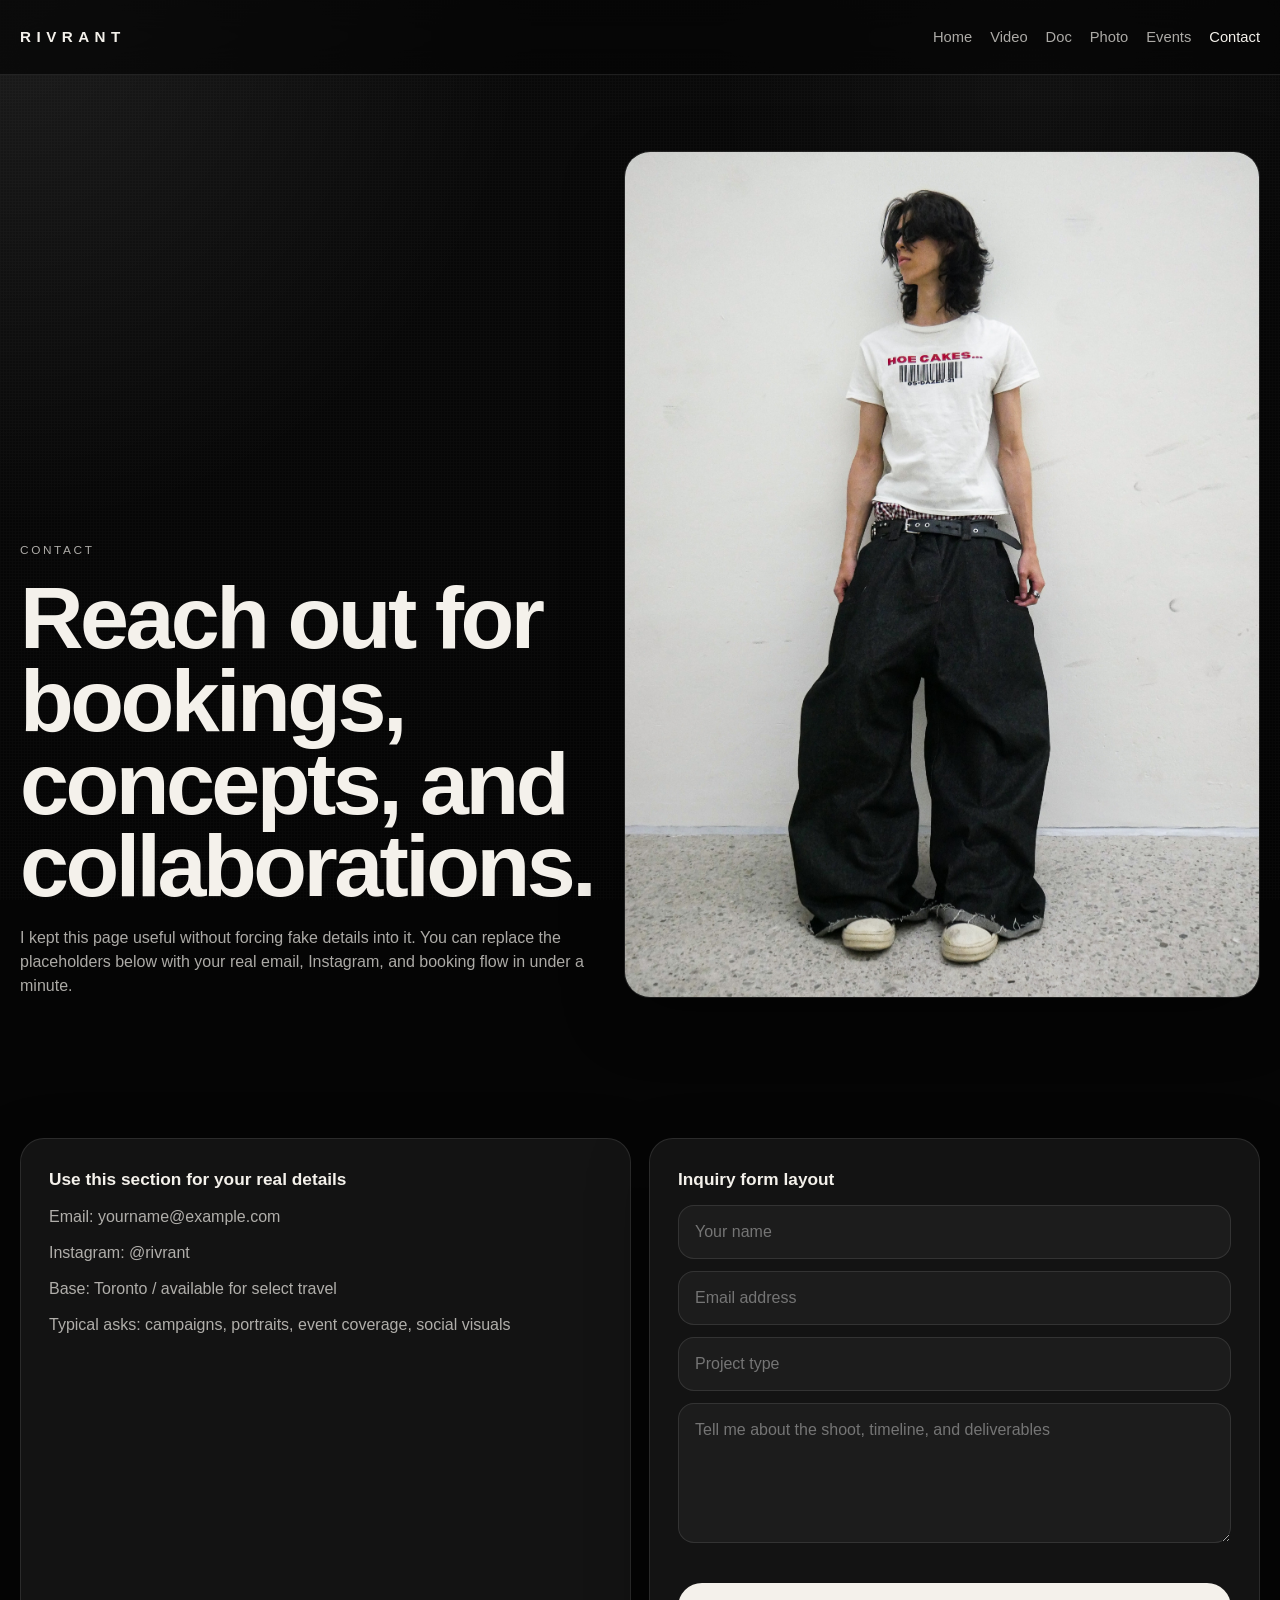
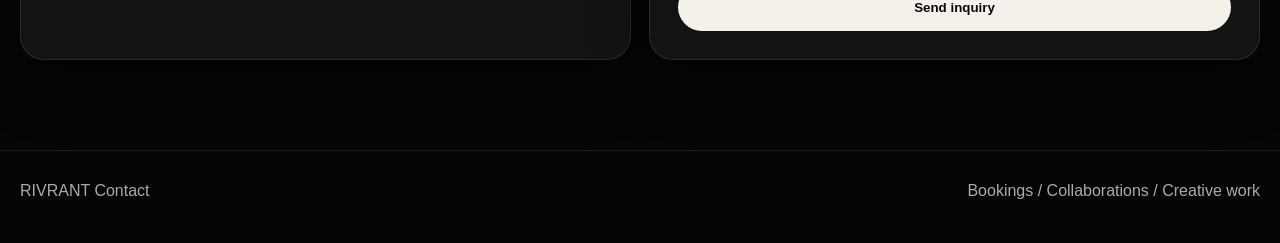
==== contactus.html @ d2b898d4 "Add files via upload" ====
<!DOCTYPE html>
<html lang="en">
<head>
  <meta charset="UTF-8">
  <meta name="viewport" content="width=device-width, initial-scale=1.0">
  <title>RIVRANT — Contact</title>
  <link rel="stylesheet" href="style.css">
</head>
<body>
  <div class="page-bg"></div>
  <div class="noise"></div>
  <nav class="nav">
    <div class="nav-inner">
      <a class="logo" href="home.html">RIVRANT</a>
      <div class="nav-links">
        <a href="home.html">Home</a>
        <a href="video.html">Video</a>
        <a href="doc.html">Doc</a>
        <a href="photo.html">Photo</a>
        <a href="events.html">Events</a>
        <a class="active" href="contactus.html">Contact</a>
      </div>
    </div>
  </nav>

  <main>
    <section class="page-hero">
      <div class="container page-hero-grid">
        <div class="page-hero-copy">
          <span class="eyebrow">Contact</span>
          <h1>Reach out for bookings, concepts, and collaborations.</h1>
          <p>I kept this page useful without forcing fake details into it. You can replace the placeholders below with your real email, Instagram, and booking flow in under a minute.</p>
        </div>
        <div class="page-hero-media">
          <img class="cover" src="fit1.JPG" alt="Contact page portrait">
        </div>
      </div>
    </section>

    <section class="section">
      <div class="container contact-grid">
        <article class="contact-card">
          <h3>Use this section for your real details</h3>
          <ul>
            <li>Email: yourname@example.com</li>
            <li>Instagram: @rivrant</li>
            <li>Base: Toronto / available for select travel</li>
            <li>Typical asks: campaigns, portraits, event coverage, social visuals</li>
          </ul>
        </article>
        <article class="contact-card">
          <h3>Inquiry form layout</h3>
          <form>
            <input type="text" placeholder="Your name">
            <input type="email" placeholder="Email address">
            <input type="text" placeholder="Project type">
            <textarea placeholder="Tell me about the shoot, timeline, and deliverables"></textarea>
            <button class="btn" type="button">Send inquiry</button>
          </form>
        </article>
      </div>
    </section>
  </main>

  <footer class="footer"><div class="footer-inner"><div>RIVRANT Contact</div><div>Bookings / Collaborations / Creative work</div></div></footer>
</body>
</html>
---- style.css ----
:root {
  --bg: #050505;
  --bg-soft: #0b0b0b;
  --panel: rgba(255,255,255,0.06);
  --panel-strong: rgba(255,255,255,0.1);
  --text: #f4f1eb;
  --muted: rgba(244,241,235,0.7);
  --line: rgba(255,255,255,0.1);
  --max: 1240px;
  --shadow: 0 20px 60px rgba(0,0,0,0.35);
}

* { box-sizing: border-box; margin: 0; padding: 0; }
html { scroll-behavior: smooth; }
body {
  font-family: Inter, -apple-system, BlinkMacSystemFont, "Segoe UI", sans-serif;
  background: var(--bg);
  color: var(--text);
  line-height: 1.5;
  overflow-x: hidden;
}
a { color: inherit; text-decoration: none; }
img { max-width: 100%; display: block; }

.page-bg {
  position: fixed;
  inset: 0;
  z-index: -2;
  background:
    radial-gradient(circle at top left, rgba(255,255,255,0.08), transparent 34%),
    radial-gradient(circle at 80% 10%, rgba(255,255,255,0.03), transparent 24%),
    linear-gradient(180deg, #090909 0%, #040404 100%);
}
.noise {
  position: fixed;
  inset: 0;
  z-index: -1;
  pointer-events: none;
  opacity: 0.025;
  background-image:
    linear-gradient(rgba(255,255,255,0.75) 1px, transparent 1px),
    linear-gradient(90deg, rgba(255,255,255,0.75) 1px, transparent 1px);
  background-size: 3px 3px;
}

.container { width: min(var(--max), calc(100% - 40px)); margin: 0 auto; }
.section { padding: 90px 0; }
.eyebrow {
  display: inline-block;
  margin-bottom: 18px;
  color: var(--muted);
  text-transform: uppercase;
  letter-spacing: 0.22em;
  font-size: 0.74rem;
}
.section-title {
  font-size: clamp(2rem, 4vw, 4rem);
  line-height: 0.95;
  letter-spacing: -0.04em;
  margin-bottom: 16px;
}
.section-copy {
  max-width: 640px;
  color: var(--muted);
  font-size: 1.02rem;
}

.nav {
  position: sticky;
  top: 0;
  z-index: 50;
  border-bottom: 1px solid var(--line);
  background: rgba(5,5,5,0.72);
  backdrop-filter: blur(16px);
}
.nav-inner {
  width: min(var(--max), calc(100% - 40px));
  margin: 0 auto;
  min-height: 74px;
  display: flex;
  align-items: center;
  justify-content: space-between;
  gap: 24px;
}
.logo {
  font-size: 0.95rem;
  letter-spacing: 0.36em;
  font-weight: 700;
}
.nav-links {
  display: flex;
  flex-wrap: wrap;
  justify-content: flex-end;
  gap: 18px;
}
.nav-links a {
  color: var(--muted);
  font-size: 0.92rem;
  transition: color 0.25s ease, opacity 0.25s ease;
}
.nav-links a:hover,
.nav-links a.active { color: var(--text); }

.intro {
  min-height: 100vh;
  display: grid;
  place-items: center;
  text-align: center;
}
.intro-container { width: min(760px, calc(100% - 40px)); }
.intro h1 {
  font-size: clamp(3.4rem, 12vw, 8rem);
  line-height: 0.9;
  letter-spacing: 0.24em;
  margin-bottom: 14px;
}
.intro p {
  max-width: 560px;
  margin: 0 auto;
  color: var(--muted);
  font-size: 1.02rem;
}
.btn,
.btn-secondary {
  display: inline-flex;
  align-items: center;
  justify-content: center;
  min-height: 48px;
  padding: 0 22px;
  border-radius: 999px;
  border: 1px solid transparent;
  transition: transform 0.25s ease, border-color 0.25s ease, background 0.25s ease;
}
.btn {
  margin-top: 28px;
  background: var(--text);
  color: #090909;
  font-weight: 600;
}
.btn:hover,
.btn-secondary:hover { transform: translateY(-2px); }
.btn-secondary {
  border-color: var(--line);
  color: var(--text);
  background: rgba(255,255,255,0.04);
}
.cta-row { display: flex; gap: 14px; flex-wrap: wrap; margin-top: 30px; }

.hero {
  min-height: calc(100vh - 74px);
  display: grid;
  align-items: end;
  padding: 64px 0 70px;
}
.hero-grid {
  display: grid;
  grid-template-columns: 1.15fr 0.85fr;
  gap: 28px;
  align-items: stretch;
}
.hero-copy {
  display: flex;
  flex-direction: column;
  justify-content: end;
}
.hero-copy h1 {
  font-size: clamp(3rem, 7vw, 6.8rem);
  line-height: 0.92;
  letter-spacing: -0.05em;
  max-width: 820px;
}
.hero-copy p {
  max-width: 620px;
  margin-top: 18px;
  color: var(--muted);
  font-size: 1.06rem;
}
.hero-card,
.feature-card,
.stat,
.gallery-item,
.contact-card,
.service-card,
.mosaic-card {
  border: 1px solid var(--line);
  background: var(--panel);
  border-radius: 24px;
  overflow: hidden;
  box-shadow: var(--shadow);
}
.hero-card {
  min-height: 540px;
  position: relative;
}
.cover {
  width: 100%;
  height: 100%;
  object-fit: cover;
}
.card-overlay {
  position: absolute;
  inset: auto 0 0 0;
  padding: 22px;
  background: linear-gradient(180deg, transparent, rgba(0,0,0,0.74));
}
.card-overlay h3 { font-size: 1.1rem; margin-bottom: 6px; }
.card-overlay p { color: rgba(255,255,255,0.76); font-size: 0.95rem; }

.stats-grid,
.services-grid,
.gallery-grid,
.contact-grid,
.mosaic-grid,
.feature-grid {
  display: grid;
  gap: 18px;
}
.stats-grid { grid-template-columns: repeat(3, 1fr); margin-top: 26px; }
.stat { padding: 22px; }
.stat strong { display: block; font-size: 2rem; margin-bottom: 6px; }
.stat span { color: var(--muted); font-size: 0.95rem; }

.services-grid {
  grid-template-columns: repeat(3, 1fr);
  margin-top: 32px;
}
.service-card { padding: 26px; }
.service-card h3 { margin-bottom: 10px; font-size: 1.08rem; }
.service-card p { color: var(--muted); }

.feature-grid { grid-template-columns: 1.2fr 0.8fr; }
.feature-card { min-height: 420px; position: relative; }
.feature-card.copy { padding: 34px; display: flex; flex-direction: column; justify-content: space-between; }
.feature-card.copy p,
.feature-card.copy li { color: var(--muted); }
.feature-card.copy ul { padding-left: 18px; display: grid; gap: 12px; }

.mosaic-grid { grid-template-columns: repeat(12, 1fr); margin-top: 28px; }
.mosaic-card { position: relative; min-height: 250px; }
.mosaic-card.tall { grid-column: span 4; min-height: 540px; }
.mosaic-card.wide { grid-column: span 8; min-height: 540px; }
.mosaic-card.half { grid-column: span 6; min-height: 380px; }
.mosaic-card .label {
  position: absolute;
  left: 18px;
  bottom: 18px;
  padding: 10px 14px;
  border-radius: 999px;
  background: rgba(0,0,0,0.5);
  border: 1px solid rgba(255,255,255,0.12);
  backdrop-filter: blur(10px);
  font-size: 0.9rem;
}

.gallery-grid {
  grid-template-columns: repeat(3, 1fr);
  margin-top: 30px;
}
.gallery-item { position: relative; aspect-ratio: 4 / 5; }
.gallery-caption {
  position: absolute;
  inset: auto 14px 14px 14px;
  padding: 12px 14px;
  border-radius: 16px;
  background: rgba(0,0,0,0.42);
  backdrop-filter: blur(8px);
  font-size: 0.92rem;
}

.page-hero { padding: 76px 0 20px; }
.page-hero-grid {
  display: grid;
  grid-template-columns: 0.95fr 1.05fr;
  gap: 28px;
  align-items: end;
}
.page-hero-copy h1 {
  font-size: clamp(2.8rem, 7vw, 5.5rem);
  line-height: 0.94;
  letter-spacing: -0.04em;
}
.page-hero-copy p {
  color: var(--muted);
  margin-top: 18px;
  max-width: 580px;
}
.page-hero-media {
  min-height: 520px;
  border-radius: 26px;
  overflow: hidden;
  border: 1px solid var(--line);
  box-shadow: var(--shadow);
}

.contact-grid {
  grid-template-columns: 1fr 1fr;
  margin-top: 30px;
}
.contact-card { padding: 28px; }
.contact-card h3 { margin-bottom: 12px; font-size: 1.08rem; }
.contact-card p,
.contact-card li { color: var(--muted); }
.contact-card ul { list-style: none; display: grid; gap: 12px; }
.contact-card form { display: grid; gap: 12px; }
.contact-card input,
.contact-card textarea {
  width: 100%;
  padding: 14px 16px;
  border-radius: 16px;
  border: 1px solid var(--line);
  background: rgba(255,255,255,0.04);
  color: var(--text);
  font: inherit;
}
.contact-card textarea { min-height: 140px; resize: vertical; }

.footer {
  border-top: 1px solid var(--line);
  padding: 28px 0 40px;
  color: var(--muted);
}
.footer-inner {
  width: min(var(--max), calc(100% - 40px));
  margin: 0 auto;
  display: flex;
  justify-content: space-between;
  gap: 20px;
  flex-wrap: wrap;
}

@media (max-width: 980px) {
  .hero-grid,
  .feature-grid,
  .page-hero-grid,
  .contact-grid,
  .services-grid,
  .gallery-grid,
  .stats-grid { grid-template-columns: 1fr; }
  .hero-card,
  .page-hero-media,
  .feature-card { min-height: 420px; }
  .mosaic-grid { grid-template-columns: 1fr 1fr; }
  .mosaic-card.tall,
  .mosaic-card.wide,
  .mosaic-card.half { grid-column: span 1; min-height: 320px; }
}

@media (max-width: 768px) {
  .container,
  .nav-inner,
  .footer-inner { width: min(var(--max), calc(100% - 24px)); }
  .nav-inner {
    align-items: flex-start;
    padding: 16px 0;
    min-height: auto;
  }
  .nav-links { gap: 12px 14px; }
  .hero { padding: 34px 0 56px; min-height: auto; }
  .section { padding: 66px 0; }
  .page-hero { padding-top: 44px; }
  .intro h1 { letter-spacing: 0.16em; }
  .gallery-item { aspect-ratio: 4 / 4.9; }
}
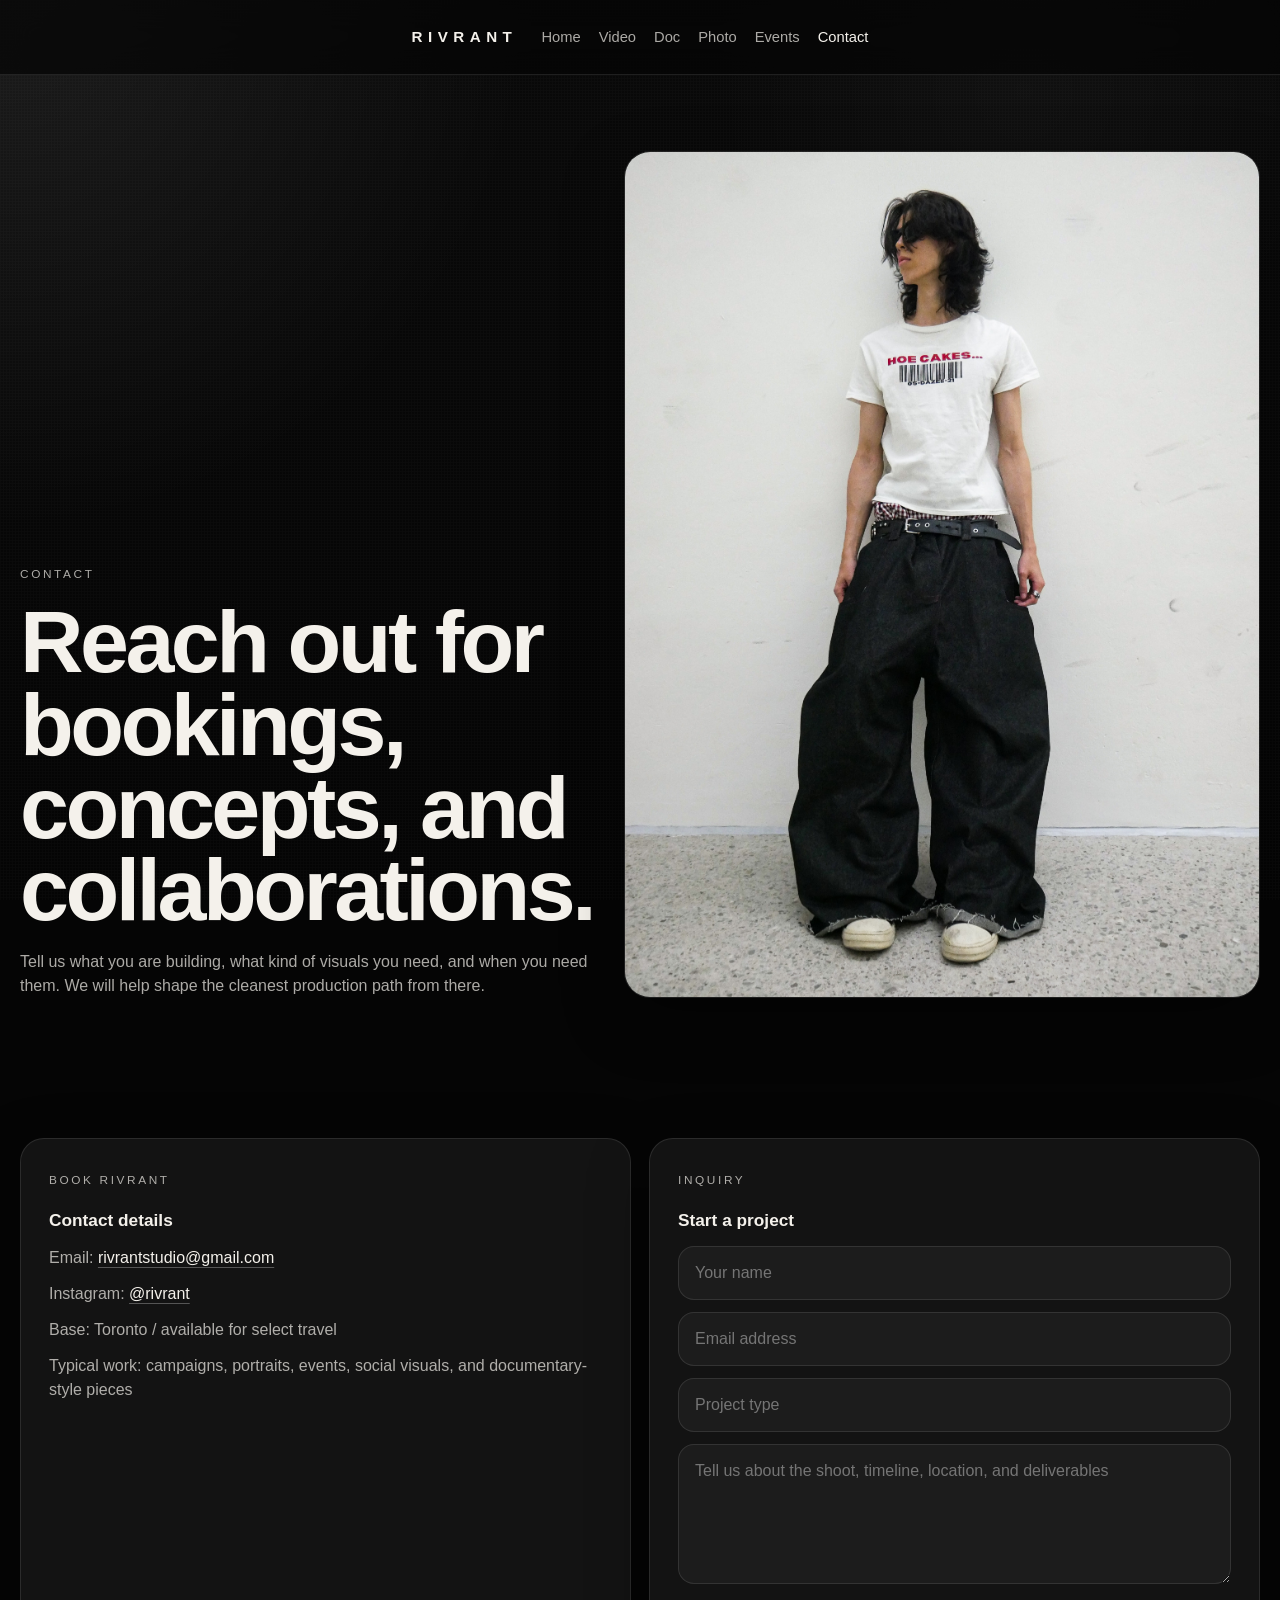
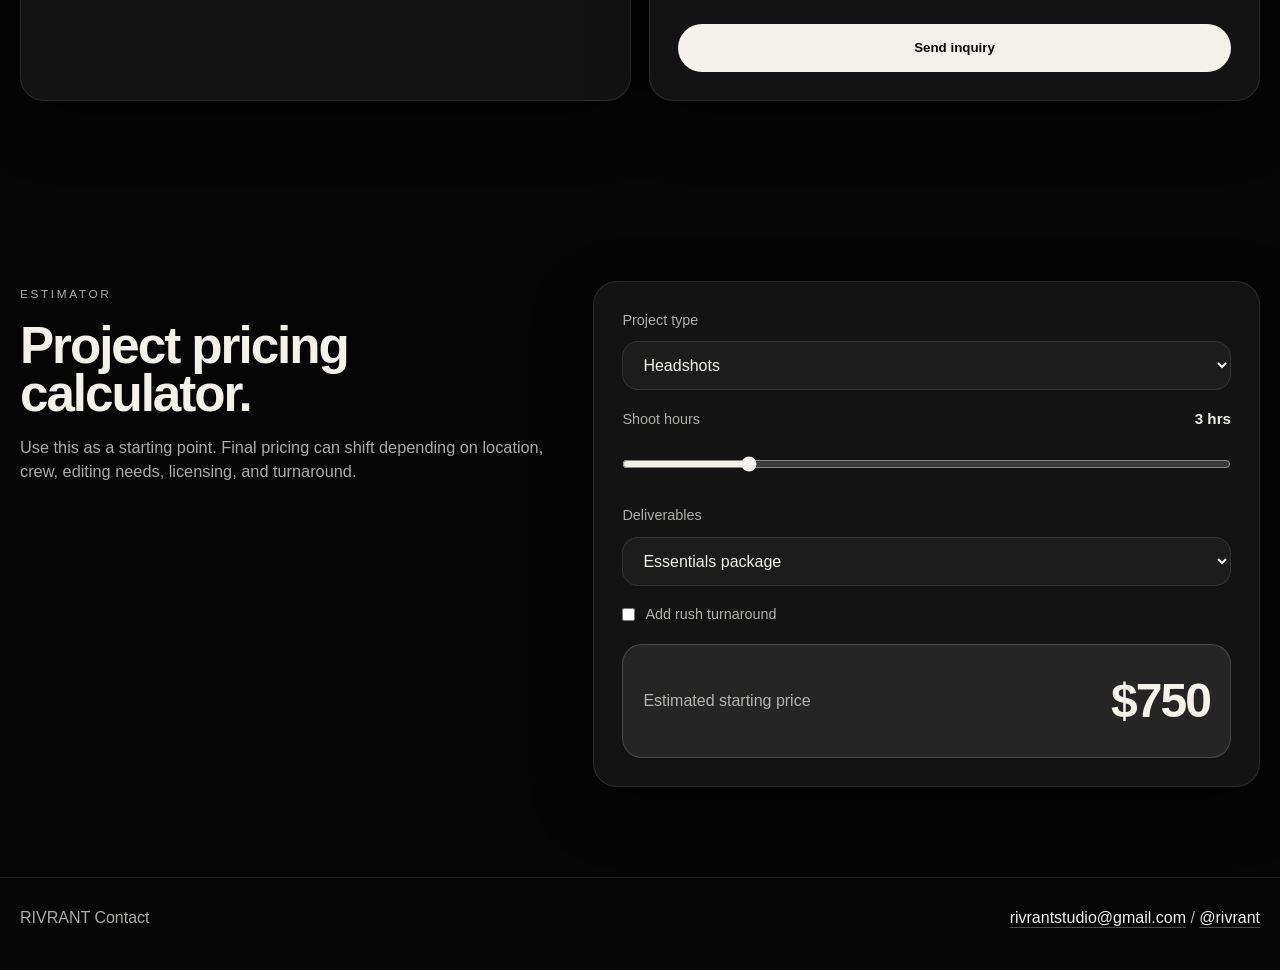
==== commit 3965e9a9: "Add files via upload" ====
--- a/contactus.html
+++ b/contactus.html
@@ -4,11 +4,13 @@
   <meta charset="UTF-8">
   <meta name="viewport" content="width=device-width, initial-scale=1.0">
   <title>RIVRANT — Contact</title>
+  <meta name="description" content="Contact RIVRANT for photo, video, event, documentary, and headshot bookings.">
   <link rel="stylesheet" href="style.css">
 </head>
 <body>
   <div class="page-bg"></div>
   <div class="noise"></div>
+
   <nav class="nav">
     <div class="nav-inner">
       <a class="logo" href="home.html">RIVRANT</a>
@@ -29,39 +31,144 @@
         <div class="page-hero-copy">
           <span class="eyebrow">Contact</span>
           <h1>Reach out for bookings, concepts, and collaborations.</h1>
-          <p>I kept this page useful without forcing fake details into it. You can replace the placeholders below with your real email, Instagram, and booking flow in under a minute.</p>
+          <p>Tell us what you are building, what kind of visuals you need, and when you need them. We will help shape the cleanest production path from there.</p>
         </div>
         <div class="page-hero-media">
-          <img class="cover" src="fit1.JPG" alt="Contact page portrait">
+          <img class="cover" src="fit1.JPG" alt="RIVRANT contact portrait">
         </div>
       </div>
     </section>
 
-    <section class="section">
+    <section class="section contact-section">
       <div class="container contact-grid">
-        <article class="contact-card">
-          <h3>Use this section for your real details</h3>
+        <article class="contact-card contact-details-card">
+          <span class="eyebrow">Book RIVRANT</span>
+          <h3>Contact details</h3>
           <ul>
-            <li>Email: yourname@example.com</li>
-            <li>Instagram: @rivrant</li>
+            <li>Email: <a href="mailto:rivrantstudio@gmail.com">rivrantstudio@gmail.com</a></li>
+            <li>Instagram: <a href="https://www.instagram.com/rivrant/" target="_blank" rel="noopener">@rivrant</a></li>
             <li>Base: Toronto / available for select travel</li>
-            <li>Typical asks: campaigns, portraits, event coverage, social visuals</li>
+            <li>Typical work: campaigns, portraits, events, social visuals, and documentary-style pieces</li>
           </ul>
         </article>
+
         <article class="contact-card">
-          <h3>Inquiry form layout</h3>
-          <form>
-            <input type="text" placeholder="Your name">
-            <input type="email" placeholder="Email address">
-            <input type="text" placeholder="Project type">
-            <textarea placeholder="Tell me about the shoot, timeline, and deliverables"></textarea>
-            <button class="btn" type="button">Send inquiry</button>
+          <span class="eyebrow">Inquiry</span>
+          <h3>Start a project</h3>
+          <form id="inquiryForm">
+            <input id="clientName" type="text" placeholder="Your name">
+            <input id="clientEmail" type="email" placeholder="Email address">
+            <input id="projectType" type="text" placeholder="Project type">
+            <textarea id="projectMessage" placeholder="Tell us about the shoot, timeline, location, and deliverables"></textarea>
+            <button class="btn" type="submit">Send inquiry</button>
           </form>
+        </article>
+      </div>
+    </section>
+
+    <section class="section pricing-section">
+      <div class="container pricing-calculator">
+        <div class="pricing-copy">
+          <span class="eyebrow">Estimator</span>
+          <h2 class="section-title">Project pricing calculator.</h2>
+          <p class="section-copy">Use this as a starting point. Final pricing can shift depending on location, crew, editing needs, licensing, and turnaround.</p>
+        </div>
+
+        <article class="contact-card calculator-card">
+          <div class="calculator-row">
+            <label for="calcType">Project type</label>
+            <select id="calcType">
+              <option value="250">Headshots</option>
+              <option value="400">Photo / editorial</option>
+              <option value="550">Event coverage</option>
+              <option value="750">Video / campaign</option>
+              <option value="650">Documentary-style piece</option>
+            </select>
+          </div>
+
+          <div class="calculator-row">
+            <div class="range-label">
+              <label for="calcHours">Shoot hours</label>
+              <strong><span id="hoursValue">3</span> hrs</strong>
+            </div>
+            <input id="calcHours" type="range" min="1" max="12" value="3">
+          </div>
+
+          <div class="calculator-row">
+            <label for="calcDeliverables">Deliverables</label>
+            <select id="calcDeliverables">
+              <option value="0">Essentials package</option>
+              <option value="150">Extra edited selects</option>
+              <option value="300">Social rollout package</option>
+              <option value="500">Full campaign package</option>
+            </select>
+          </div>
+
+          <label class="rush-option">
+            <input id="calcRush" type="checkbox" value="150">
+            Add rush turnaround
+          </label>
+
+          <div class="estimate-box">
+            <span>Estimated starting price</span>
+            <strong id="estimateTotal">$1,200</strong>
+          </div>
         </article>
       </div>
     </section>
   </main>
 
-  <footer class="footer"><div class="footer-inner"><div>RIVRANT Contact</div><div>Bookings / Collaborations / Creative work</div></div></footer>
+  <footer class="footer">
+    <div class="footer-inner">
+      <div>RIVRANT Contact</div>
+      <div><a href="mailto:rivrantstudio@gmail.com">rivrantstudio@gmail.com</a> / <a href="https://www.instagram.com/rivrant/" target="_blank" rel="noopener">@rivrant</a></div>
+    </div>
+  </footer>
+
+  <script>
+    const calcType = document.getElementById("calcType");
+    const calcHours = document.getElementById("calcHours");
+    const calcDeliverables = document.getElementById("calcDeliverables");
+    const calcRush = document.getElementById("calcRush");
+    const estimateTotal = document.getElementById("estimateTotal");
+    const hoursValue = document.getElementById("hoursValue");
+
+    function formatMoney(value) {
+      return "$" + value.toLocaleString("en-CA");
+    }
+
+    function updateEstimate() {
+      const baseRate = Number(calcType.value);
+      const hours = Number(calcHours.value);
+      const deliverables = Number(calcDeliverables.value);
+      const rush = calcRush.checked ? Number(calcRush.value) : 0;
+      const total = baseRate * hours + deliverables + rush;
+
+      hoursValue.textContent = hours;
+      estimateTotal.textContent = formatMoney(total);
+    }
+
+    [calcType, calcHours, calcDeliverables, calcRush].forEach((input) => {
+      input.addEventListener("input", updateEstimate);
+      input.addEventListener("change", updateEstimate);
+    });
+
+    updateEstimate();
+
+    const inquiryForm = document.getElementById("inquiryForm");
+    inquiryForm.addEventListener("submit", (event) => {
+      event.preventDefault();
+
+      const subject = encodeURIComponent("RIVRANT project inquiry");
+      const body = encodeURIComponent(
+        `Name: ${document.getElementById("clientName").value}\n` +
+        `Email: ${document.getElementById("clientEmail").value}\n` +
+        `Project type: ${document.getElementById("projectType").value}\n\n` +
+        `${document.getElementById("projectMessage").value}`
+      );
+
+      window.location.href = `mailto:rivrantstudio@gmail.com?subject=${subject}&body=${body}`;
+    });
+  </script>
 </body>
 </html>
--- a/style.css
+++ b/style.css
@@ -10,8 +10,16 @@
   --shadow: 0 20px 60px rgba(0,0,0,0.35);
 }
 
-* { box-sizing: border-box; margin: 0; padding: 0; }
-html { scroll-behavior: smooth; }
+* {
+  box-sizing: border-box;
+  margin: 0;
+  padding: 0;
+}
+
+html {
+  scroll-behavior: smooth;
+}
+
 body {
   font-family: Inter, -apple-system, BlinkMacSystemFont, "Segoe UI", sans-serif;
   background: var(--bg);
@@ -19,8 +27,17 @@
   line-height: 1.5;
   overflow-x: hidden;
 }
-a { color: inherit; text-decoration: none; }
-img { max-width: 100%; display: block; }
+
+a {
+  color: inherit;
+  text-decoration: none;
+}
+
+img,
+video {
+  max-width: 100%;
+  display: block;
+}
 
 .page-bg {
   position: fixed;
@@ -31,6 +48,7 @@
     radial-gradient(circle at 80% 10%, rgba(255,255,255,0.03), transparent 24%),
     linear-gradient(180deg, #090909 0%, #040404 100%);
 }
+
 .noise {
   position: fixed;
   inset: 0;
@@ -43,8 +61,15 @@
   background-size: 3px 3px;
 }
 
-.container { width: min(var(--max), calc(100% - 40px)); margin: 0 auto; }
-.section { padding: 90px 0; }
+.container {
+  width: min(var(--max), calc(100% - 40px));
+  margin: 0 auto;
+}
+
+.section {
+  padding: 90px 0;
+}
+
 .eyebrow {
   display: inline-block;
   margin-bottom: 18px;
@@ -53,12 +78,14 @@
   letter-spacing: 0.22em;
   font-size: 0.74rem;
 }
+
 .section-title {
   font-size: clamp(2rem, 4vw, 4rem);
   line-height: 0.95;
   letter-spacing: -0.04em;
   margin-bottom: 16px;
 }
+
 .section-copy {
   max-width: 640px;
   color: var(--muted);
@@ -73,33 +100,41 @@
   background: rgba(5,5,5,0.72);
   backdrop-filter: blur(16px);
 }
+
 .nav-inner {
   width: min(var(--max), calc(100% - 40px));
   margin: 0 auto;
   min-height: 74px;
   display: flex;
   align-items: center;
-  justify-content: space-between;
+  justify-content: center;
   gap: 24px;
 }
+
 .logo {
   font-size: 0.95rem;
   letter-spacing: 0.36em;
   font-weight: 700;
-}
+  flex-shrink: 0;
+}
+
 .nav-links {
   display: flex;
   flex-wrap: wrap;
   justify-content: flex-end;
   gap: 18px;
 }
+
 .nav-links a {
   color: var(--muted);
   font-size: 0.92rem;
-  transition: color 0.25s ease, opacity 0.25s ease;
-}
+  transition: color 0.25s ease, opacity 0.25s ease, border-color 0.25s ease, background 0.25s ease;
+}
+
 .nav-links a:hover,
-.nav-links a.active { color: var(--text); }
+.nav-links a.active {
+  color: var(--text);
+}
 
 .intro {
   min-height: 100vh;
@@ -107,19 +142,28 @@
   place-items: center;
   text-align: center;
 }
-.intro-container { width: min(760px, calc(100% - 40px)); }
+
+.intro-container {
+  min-height: 100vh;
+  display: flex;
+  justify-content: center;
+  align-items: center;
+}}
+
 .intro h1 {
   font-size: clamp(3.4rem, 12vw, 8rem);
   line-height: 0.9;
   letter-spacing: 0.24em;
   margin-bottom: 14px;
 }
+
 .intro p {
   max-width: 560px;
   margin: 0 auto;
   color: var(--muted);
   font-size: 1.02rem;
 }
+
 .btn,
 .btn-secondary {
   display: inline-flex;
@@ -131,20 +175,36 @@
   border: 1px solid transparent;
   transition: transform 0.25s ease, border-color 0.25s ease, background 0.25s ease;
 }
+
 .btn {
   margin-top: 28px;
   background: var(--text);
   color: #090909;
   font-weight: 600;
 }
+
 .btn:hover,
-.btn-secondary:hover { transform: translateY(-2px); }
+.btn-secondary:hover {
+  transform: translateY(-2px);
+}
+
 .btn-secondary {
   border-color: var(--line);
   color: var(--text);
   background: rgba(255,255,255,0.04);
 }
-.cta-row { display: flex; gap: 14px; flex-wrap: wrap; margin-top: 30px; }
+
+.cta-row {
+  display: flex;
+  gap: 14px;
+  flex-wrap: wrap;
+  margin-top: 30px;
+}
+
+.cta-row .btn,
+.cta-row .btn-secondary {
+  margin-top: 0;
+}
 
 .hero {
   min-height: calc(100vh - 74px);
@@ -152,59 +212,171 @@
   align-items: end;
   padding: 64px 0 70px;
 }
+
 .hero-grid {
   display: grid;
   grid-template-columns: 1.15fr 0.85fr;
   gap: 28px;
   align-items: stretch;
 }
+
 .hero-copy {
   display: flex;
   flex-direction: column;
   justify-content: end;
 }
+
 .hero-copy h1 {
   font-size: clamp(3rem, 7vw, 6.8rem);
   line-height: 0.92;
   letter-spacing: -0.05em;
   max-width: 820px;
 }
+
 .hero-copy p {
   max-width: 620px;
   margin-top: 18px;
   color: var(--muted);
   font-size: 1.06rem;
 }
+
+.hero-editorial-split {
+  position: relative;
+  min-height: calc(100vh - 74px);
+  display: flex;
+  align-items: center;
+  overflow: hidden;
+  padding: 0;
+}
+
+.hero-backdrop {
+  position: absolute;
+  inset: 0;
+  z-index: 0;
+}
+
+.hero-bg-image {
+  width: 100%;
+  height: 100%;
+  object-fit: cover;
+  object-position: center center;
+  filter: blur(6px) saturate(0.9) brightness(0.55);
+  transform: scale(1.06);
+}
+
+.hero-editorial-wash {
+  position: absolute;
+  inset: 0;
+  z-index: 1;
+  background:
+    linear-gradient(90deg, rgba(0,0,0,0.72) 0%, rgba(0,0,0,0.42) 42%, rgba(0,0,0,0.52) 100%),
+    linear-gradient(180deg, rgba(0,0,0,0.18) 0%, rgba(0,0,0,0.28) 40%, rgba(0,0,0,0.74) 100%);
+}
+
+.hero-editorial-shell {
+  position: relative;
+  z-index: 2;
+  display: grid;
+  grid-template-columns: minmax(0, 1fr) 420px;
+  gap: 34px;
+  align-items: center;
+  width: 100%;
+  padding: 72px 0;
+}
+
+.editorial-copy {
+  max-width: 700px;
+}
+
+.editorial-copy h1 {
+  max-width: 760px;
+  font-size: clamp(3.2rem, 7vw, 6.6rem);
+  line-height: 0.9;
+  letter-spacing: -0.05em;
+  text-wrap: balance;
+}
+
+.editorial-copy p {
+  max-width: 560px;
+  margin-top: 18px;
+  font-size: 1.04rem;
+  color: rgba(244,241,235,0.82);
+}
+
+.hero-editorial-panel {
+  position: relative;
+  height: min(72vh, 760px);
+  min-height: 520px;
+  border-radius: 28px;
+  overflow: hidden;
+  border: 1px solid rgba(255,255,255,0.14);
+  box-shadow: 0 30px 80px rgba(0,0,0,0.45);
+  background: rgba(255,255,255,0.04);
+}
+
+.hero-panel-image {
+  width: 100%;
+  height: 100%;
+  object-fit: cover;
+  object-position: center top;
+}
+
+.hero-panel-badge {
+  position: absolute;
+  left: 18px;
+  bottom: 18px;
+  padding: 10px 14px;
+  border-radius: 999px;
+  background: rgba(0,0,0,0.52);
+  border: 1px solid rgba(255,255,255,0.12);
+  backdrop-filter: blur(10px);
+  font-size: 0.8rem;
+  letter-spacing: 0.14em;
+  text-transform: uppercase;
+}
+
 .hero-card,
 .feature-card,
 .stat,
 .gallery-item,
 .contact-card,
 .service-card,
-.mosaic-card {
+.mosaic-card,
+.video-card {
   border: 1px solid var(--line);
   background: var(--panel);
   border-radius: 24px;
   overflow: hidden;
   box-shadow: var(--shadow);
 }
+
 .hero-card {
   min-height: 540px;
   position: relative;
 }
+
 .cover {
   width: 100%;
   height: 100%;
   object-fit: cover;
 }
+
 .card-overlay {
   position: absolute;
   inset: auto 0 0 0;
   padding: 22px;
   background: linear-gradient(180deg, transparent, rgba(0,0,0,0.74));
 }
-.card-overlay h3 { font-size: 1.1rem; margin-bottom: 6px; }
-.card-overlay p { color: rgba(255,255,255,0.76); font-size: 0.95rem; }
+
+.card-overlay h3 {
+  font-size: 1.1rem;
+  margin-bottom: 6px;
+}
+
+.card-overlay p {
+  color: rgba(255,255,255,0.76);
+  font-size: 0.95rem;
+}
 
 .stats-grid,
 .services-grid,
@@ -215,31 +387,97 @@
   display: grid;
   gap: 18px;
 }
-.stats-grid { grid-template-columns: repeat(3, 1fr); margin-top: 26px; }
-.stat { padding: 22px; }
-.stat strong { display: block; font-size: 2rem; margin-bottom: 6px; }
-.stat span { color: var(--muted); font-size: 0.95rem; }
+
+.stats-grid {
+  grid-template-columns: repeat(3, 1fr);
+  margin-top: 26px;
+}
+
+.stat {
+  padding: 22px;
+}
+
+.stat strong {
+  display: block;
+  font-size: 2rem;
+  margin-bottom: 6px;
+}
+
+.stat span {
+  color: var(--muted);
+  font-size: 0.95rem;
+}
 
 .services-grid {
   grid-template-columns: repeat(3, 1fr);
   margin-top: 32px;
 }
-.service-card { padding: 26px; }
-.service-card h3 { margin-bottom: 10px; font-size: 1.08rem; }
-.service-card p { color: var(--muted); }
-
-.feature-grid { grid-template-columns: 1.2fr 0.8fr; }
-.feature-card { min-height: 420px; position: relative; }
-.feature-card.copy { padding: 34px; display: flex; flex-direction: column; justify-content: space-between; }
+
+.service-card {
+  padding: 26px;
+}
+
+.service-card h3 {
+  margin-bottom: 10px;
+  font-size: 1.08rem;
+}
+
+.service-card p {
+  color: var(--muted);
+}
+
+.feature-grid {
+  grid-template-columns: 1.2fr 0.8fr;
+}
+
+.feature-card {
+  min-height: 420px;
+  position: relative;
+}
+
+.feature-card.copy {
+  padding: 34px;
+  display: flex;
+  flex-direction: column;
+  justify-content: space-between;
+}
+
 .feature-card.copy p,
-.feature-card.copy li { color: var(--muted); }
-.feature-card.copy ul { padding-left: 18px; display: grid; gap: 12px; }
-
-.mosaic-grid { grid-template-columns: repeat(12, 1fr); margin-top: 28px; }
-.mosaic-card { position: relative; min-height: 250px; }
-.mosaic-card.tall { grid-column: span 4; min-height: 540px; }
-.mosaic-card.wide { grid-column: span 8; min-height: 540px; }
-.mosaic-card.half { grid-column: span 6; min-height: 380px; }
+.feature-card.copy li {
+  color: var(--muted);
+}
+
+.feature-card.copy ul {
+  padding-left: 18px;
+  display: grid;
+  gap: 12px;
+}
+
+.mosaic-grid {
+  grid-template-columns: repeat(12, 1fr);
+  margin-top: 28px;
+}
+
+.mosaic-card {
+  position: relative;
+  min-height: 250px;
+}
+
+.mosaic-card.tall {
+  grid-column: span 4;
+  min-height: 540px;
+}
+
+.mosaic-card.wide {
+  grid-column: span 8;
+  min-height: 540px;
+}
+
+.mosaic-card.half {
+  grid-column: span 6;
+  min-height: 380px;
+}
+
 .mosaic-card .label {
   position: absolute;
   left: 18px;
@@ -256,7 +494,12 @@
   grid-template-columns: repeat(3, 1fr);
   margin-top: 30px;
 }
-.gallery-item { position: relative; aspect-ratio: 4 / 5; }
+
+.gallery-item {
+  position: relative;
+  aspect-ratio: 4 / 5;
+}
+
 .gallery-caption {
   position: absolute;
   inset: auto 14px 14px 14px;
@@ -267,23 +510,29 @@
   font-size: 0.92rem;
 }
 
-.page-hero { padding: 76px 0 20px; }
+.page-hero {
+  padding: 76px 0 20px;
+}
+
 .page-hero-grid {
   display: grid;
   grid-template-columns: 0.95fr 1.05fr;
   gap: 28px;
   align-items: end;
 }
+
 .page-hero-copy h1 {
   font-size: clamp(2.8rem, 7vw, 5.5rem);
   line-height: 0.94;
   letter-spacing: -0.04em;
 }
+
 .page-hero-copy p {
   color: var(--muted);
   margin-top: 18px;
   max-width: 580px;
 }
+
 .page-hero-media {
   min-height: 520px;
   border-radius: 26px;
@@ -296,12 +545,32 @@
   grid-template-columns: 1fr 1fr;
   margin-top: 30px;
 }
-.contact-card { padding: 28px; }
-.contact-card h3 { margin-bottom: 12px; font-size: 1.08rem; }
+
+.contact-card {
+  padding: 28px;
+}
+
+.contact-card h3 {
+  margin-bottom: 12px;
+  font-size: 1.08rem;
+}
+
 .contact-card p,
-.contact-card li { color: var(--muted); }
-.contact-card ul { list-style: none; display: grid; gap: 12px; }
-.contact-card form { display: grid; gap: 12px; }
+.contact-card li {
+  color: var(--muted);
+}
+
+.contact-card ul {
+  list-style: none;
+  display: grid;
+  gap: 12px;
+}
+
+.contact-card form {
+  display: grid;
+  gap: 12px;
+}
+
 .contact-card input,
 .contact-card textarea {
   width: 100%;
@@ -312,13 +581,18 @@
   color: var(--text);
   font: inherit;
 }
-.contact-card textarea { min-height: 140px; resize: vertical; }
+
+.contact-card textarea {
+  min-height: 140px;
+  resize: vertical;
+}
 
 .footer {
   border-top: 1px solid var(--line);
   padding: 28px 0 40px;
   color: var(--muted);
 }
+
 .footer-inner {
   width: min(var(--max), calc(100% - 40px));
   margin: 0 auto;
@@ -328,6 +602,97 @@
   flex-wrap: wrap;
 }
 
+video.cover {
+  background: #000;
+}
+
+.video-grid {
+  display: grid;
+  gap: 18px;
+  margin-top: 28px;
+}
+
+.featured-videos {
+  grid-template-columns: repeat(2, minmax(0, 1fr));
+}
+
+.secondary-videos {
+  grid-template-columns: repeat(2, minmax(0, 1fr));
+}
+
+.video-frame {
+  position: relative;
+  background: #000;
+}
+
+.square-frame {
+  aspect-ratio: 1 / 1;
+}
+
+.video-frame video {
+  width: 100%;
+  height: 100%;
+  display: block;
+}
+
+.video-meta {
+  padding: 20px 20px 22px;
+}
+
+.video-meta h3 {
+  font-size: 1.08rem;
+  margin-bottom: 8px;
+}
+
+.video-meta p {
+  color: var(--muted);
+}
+
+.video-meta.compact p {
+  font-size: 0.95rem;
+}
+
+.video-tag {
+  display: inline-flex;
+  align-items: center;
+  margin-bottom: 10px;
+  padding: 8px 12px;
+  border-radius: 999px;
+  border: 1px solid var(--line);
+  background: rgba(255,255,255,0.05);
+  color: var(--text);
+  font-size: 0.76rem;
+  letter-spacing: 0.14em;
+  text-transform: uppercase;
+}
+
+@media (hover: hover) and (pointer: fine) {
+  .gallery-item,
+  .feature-card,
+  .video-card,
+  .service-card,
+  .mosaic-card,
+  .hero-card,
+  .hero-editorial-panel,
+  .contact-card,
+  .stat {
+    transition: transform 0.28s ease, border-color 0.28s ease, background 0.28s ease;
+  }
+
+  .gallery-item:hover,
+  .feature-card:hover,
+  .video-card:hover,
+  .service-card:hover,
+  .mosaic-card:hover,
+  .hero-card:hover,
+  .hero-editorial-panel:hover,
+  .contact-card:hover,
+  .stat:hover {
+    transform: translateY(-4px);
+    border-color: rgba(255,255,255,0.18);
+  }
+}
+
 @media (max-width: 980px) {
   .hero-grid,
   .feature-grid,
@@ -335,29 +700,609 @@
   .contact-grid,
   .services-grid,
   .gallery-grid,
-  .stats-grid { grid-template-columns: 1fr; }
+  .stats-grid,
+  .featured-videos,
+  .secondary-videos {
+    grid-template-columns: 1fr;
+  }
+
+  .hero {
+    min-height: auto;
+    padding: 44px 0 60px;
+  }
+
+  .hero-editorial-split {
+    min-height: auto;
+    align-items: end;
+  }
+
+  .hero-editorial-shell {
+    grid-template-columns: 1fr;
+    gap: 22px;
+    padding: 88px 0 48px;
+  }
+
+  .hero-editorial-panel {
+    width: min(100%, 520px);
+    height: 62vh;
+    min-height: 420px;
+  }
+
   .hero-card,
   .page-hero-media,
-  .feature-card { min-height: 420px; }
-  .mosaic-grid { grid-template-columns: 1fr 1fr; }
+  .feature-card {
+    min-height: 420px;
+  }
+
+  .mosaic-grid {
+    grid-template-columns: 1fr 1fr;
+  }
+
   .mosaic-card.tall,
   .mosaic-card.wide,
-  .mosaic-card.half { grid-column: span 1; min-height: 320px; }
-}
-
-@media (max-width: 768px) {
-  .container,
-  .nav-inner,
-  .footer-inner { width: min(var(--max), calc(100% - 24px)); }
+  .mosaic-card.half {
+    grid-column: span 1;
+    min-height: 320px;
+  }
+
   .nav-inner {
     align-items: flex-start;
     padding: 16px 0;
     min-height: auto;
   }
-  .nav-links { gap: 12px 14px; }
-  .hero { padding: 34px 0 56px; min-height: auto; }
-  .section { padding: 66px 0; }
-  .page-hero { padding-top: 44px; }
-  .intro h1 { letter-spacing: 0.16em; }
-  .gallery-item { aspect-ratio: 4 / 4.9; }
-}
+}
+
+@media (max-width: 768px) {
+  .container,
+  .nav-inner,
+  .footer-inner,
+  .intro-container {
+    width: min(var(--max), calc(100% - 24px));
+  }
+
+  .section {
+    padding: 48px 0;
+  }
+
+  .page-hero {
+    padding: 42px 0 12px;
+  }
+
+  .hero {
+    padding: 28px 0 48px;
+    min-height: auto;
+  }
+
+  .hero-bg-image {
+    filter: blur(4px) saturate(0.9) brightness(0.48);
+    transform: scale(1.04);
+  }
+
+  .hero-editorial-shell {
+    padding: 68px 0 30px;
+    gap: 18px;
+  }
+
+  .nav-inner {
+    display: block;
+    padding: 12px 0 10px;
+  }
+
+  .logo {
+    display: block;
+    margin-bottom: 10px;
+    font-size: 0.88rem;
+    letter-spacing: 0.28em;
+  }
+
+  .nav-links {
+    display: grid;
+    grid-template-columns: repeat(3, minmax(0, 1fr));
+    gap: 8px;
+    justify-content: stretch;
+  }
+
+  .nav-links a {
+    display: flex;
+    align-items: center;
+    justify-content: center;
+    min-height: 38px;
+    padding: 8px 10px;
+    border: 1px solid var(--line);
+    border-radius: 999px;
+    background: rgba(255,255,255,0.03);
+    font-size: 0.8rem;
+    text-align: center;
+    line-height: 1.2;
+  }
+
+  .nav-links a.active {
+    background: rgba(255,255,255,0.08);
+    border-color: rgba(255,255,255,0.16);
+  }
+
+  .intro h1 {
+    font-size: clamp(2.8rem, 16vw, 4.8rem);
+    letter-spacing: 0.14em;
+  }
+
+  .hero-copy h1,
+  .page-hero-copy h1,
+  .editorial-copy h1 {
+    font-size: clamp(2.15rem, 10vw, 3.4rem);
+    line-height: 0.96;
+    letter-spacing: -0.04em;
+  }
+
+  .section-title {
+    font-size: clamp(1.85rem, 9vw, 2.7rem);
+    line-height: 0.98;
+  }
+
+  .hero-copy p,
+  .page-hero-copy p,
+  .section-copy,
+  .intro p,
+  .service-card p,
+  .video-meta p,
+  .feature-card.copy p,
+  .feature-card.copy li,
+  .contact-card p,
+  .contact-card li,
+  .stat span,
+  .editorial-copy p {
+    font-size: 0.96rem;
+    line-height: 1.55;
+  }
+
+  .editorial-copy {
+    max-width: 100%;
+  }
+
+  .editorial-copy p {
+    max-width: 100%;
+  }
+
+  .cta-row {
+    display: grid;
+    grid-template-columns: 1fr;
+    gap: 10px;
+    width: 100%;
+  }
+
+  .btn,
+  .btn-secondary {
+    width: 100%;
+    min-height: 46px;
+    padding: 0 18px;
+  }
+
+  .btn {
+    margin-top: 22px;
+  }
+
+  .cta-row .btn,
+  .cta-row .btn-secondary {
+    margin-top: 0;
+  }
+
+  .hero-editorial-panel {
+    width: 100%;
+    min-height: 360px;
+    height: 54vh;
+    border-radius: 20px;
+  }
+
+  .hero-card,
+  .feature-card,
+  .page-hero-media {
+    min-height: 300px;
+  }
+
+  .hero-card,
+  .feature-card,
+  .stat,
+  .gallery-item,
+  .contact-card,
+  .service-card,
+  .mosaic-card,
+  .video-card,
+  .page-hero-media {
+    border-radius: 18px;
+  }
+
+  .service-card,
+  .contact-card,
+  .feature-card.copy,
+  .video-meta,
+  .stat {
+    padding: 18px;
+  }
+
+  .card-overlay {
+    padding: 16px;
+  }
+
+  .gallery-grid {
+    gap: 14px;
+    margin-top: 22px;
+  }
+
+  .gallery-item {
+    aspect-ratio: 4 / 5.25;
+  }
+
+  .gallery-caption {
+    inset: auto 10px 10px 10px;
+    padding: 10px 12px;
+    border-radius: 14px;
+    font-size: 0.84rem;
+  }
+
+  .mosaic-grid {
+    grid-template-columns: 1fr;
+    gap: 14px;
+  }
+
+  .mosaic-card.tall,
+  .mosaic-card.wide,
+  .mosaic-card.half {
+    grid-column: span 1;
+    min-height: 260px;
+  }
+
+  .mosaic-card .label,
+  .video-tag {
+    font-size: 0.76rem;
+  }
+
+  .stats-grid,
+  .services-grid,
+  .feature-grid,
+  .contact-grid,
+  .featured-videos,
+  .secondary-videos,
+  .page-hero-grid,
+  .hero-grid {
+    grid-template-columns: 1fr;
+    gap: 14px;
+  }
+
+  .page-hero-copy,
+  .hero-copy {
+    gap: 0;
+  }
+
+  .video-grid {
+    gap: 14px;
+    margin-top: 22px;
+  }
+
+  .video-meta h3,
+  .service-card h3,
+  .contact-card h3,
+  .card-overlay h3 {
+    font-size: 1rem;
+  }
+
+  .footer {
+    padding: 22px 0 28px;
+  }
+
+  .footer-inner {
+    font-size: 0.85rem;
+    gap: 8px;
+    flex-direction: column;
+  }
+}
+
+@media (max-width: 520px) {
+  .nav-links {
+    grid-template-columns: repeat(2, minmax(0, 1fr));
+  }
+
+  .hero-copy h1,
+  .page-hero-copy h1,
+  .editorial-copy h1 {
+    font-size: clamp(1.95rem, 11vw, 2.8rem);
+  }
+
+  .section-title {
+    font-size: clamp(1.7rem, 9vw, 2.3rem);
+  }
+
+  .hero-editorial-shell {
+    padding: 58px 0 24px;
+  }
+
+  .hero-editorial-panel {
+    min-height: 320px;
+    height: 48vh;
+  }
+
+  .hero-panel-badge {
+    font-size: 0.72rem;
+    left: 12px;
+    bottom: 12px;
+  }
+
+  .page-hero-media,
+  .hero-card,
+  .feature-card {
+    min-height: 260px;
+  }
+
+  .square-frame {
+    aspect-ratio: 4 / 5;
+  }
+
+  .contact-card input,
+  .contact-card textarea {
+    padding: 13px 14px;
+    border-radius: 14px;
+  }.intro-container {
+  position: relative;
+  z-index: 2;
+}}
+
+
+/* === RIVRANT FINAL MOBILE / CONTACT UPDATE === */
+body.intro {
+  width: 100%;
+  height: 100vh;
+  height: 100svh;
+  min-height: 100vh;
+  min-height: 100svh;
+  overflow: hidden;
+  position: fixed;
+  inset: 0;
+  background: #030303;
+  overscroll-behavior: none;
+}
+
+body.intro .page-bg,
+body.intro .noise {
+  position: fixed;
+  inset: 0;
+}
+
+body.intro .page-bg {
+  z-index: 0;
+  background:
+    radial-gradient(circle at 50% 46%, rgba(255,255,255,0.09), transparent 34%),
+    radial-gradient(circle at 22% 18%, rgba(255,255,255,0.045), transparent 26%),
+    radial-gradient(circle at 80% 78%, rgba(255,255,255,0.035), transparent 28%),
+    linear-gradient(180deg, #070707 0%, #010101 100%);
+}
+
+body.intro .noise {
+  z-index: 1;
+  opacity: 0.03;
+}
+
+body.intro .intro-container {
+  position: fixed;
+  inset: 0;
+  z-index: 2;
+  width: 100%;
+  height: 100vh;
+  height: 100svh;
+  min-height: 0;
+  margin: 0;
+  padding: 24px;
+  display: flex;
+  flex-direction: column;
+  align-items: center;
+  justify-content: center;
+  text-align: center;
+}
+
+body.intro .intro-container h1 {
+  width: 100%;
+  margin: 0;
+  font-size: clamp(3rem, 13vw, 8rem);
+  line-height: 0.88;
+  letter-spacing: 0.2em;
+  text-indent: 0.2em;
+}
+
+body.intro .intro-container .btn {
+  width: auto;
+  min-width: 148px;
+  margin: 30px auto 0;
+}
+
+.footer a,
+.contact-card a {
+  color: var(--text);
+  text-decoration: underline;
+  text-decoration-color: rgba(255,255,255,0.28);
+  text-underline-offset: 4px;
+}
+
+.pricing-calculator {
+  display: grid;
+  grid-template-columns: 0.9fr 1.1fr;
+  gap: 28px;
+  align-items: start;
+}
+
+.calculator-card {
+  display: grid;
+  gap: 18px;
+}
+
+.calculator-row {
+  display: grid;
+  gap: 10px;
+}
+
+.calculator-row label,
+.rush-option {
+  color: var(--muted);
+  font-size: 0.9rem;
+}
+
+.range-label {
+  display: flex;
+  align-items: center;
+  justify-content: space-between;
+  gap: 16px;
+}
+
+.range-label strong {
+  color: var(--text);
+  font-size: 0.95rem;
+}
+
+.calculator-card select,
+.calculator-card input[type="range"] {
+  width: 100%;
+}
+
+.calculator-card select {
+  padding: 14px 16px;
+  border-radius: 16px;
+  border: 1px solid var(--line);
+  background: rgba(255,255,255,0.04);
+  color: var(--text);
+  font: inherit;
+}
+
+.calculator-card option {
+  background: #111;
+  color: var(--text);
+}
+
+.calculator-card input[type="range"] {
+  accent-color: var(--text);
+}
+
+.rush-option {
+  display: flex;
+  align-items: center;
+  gap: 10px;
+  cursor: pointer;
+}
+
+.rush-option input {
+  width: auto;
+}
+
+.estimate-box {
+  display: flex;
+  align-items: center;
+  justify-content: space-between;
+  gap: 18px;
+  padding: 20px;
+  border-radius: 20px;
+  border: 1px solid rgba(255,255,255,0.16);
+  background: rgba(255,255,255,0.08);
+}
+
+.estimate-box span {
+  color: var(--muted);
+}
+
+.estimate-box strong {
+  font-size: clamp(1.8rem, 4vw, 3rem);
+  letter-spacing: -0.04em;
+}
+
+.headshot-section {
+  padding-top: 0;
+}
+
+@media (max-width: 980px) {
+  .pricing-calculator {
+    grid-template-columns: 1fr;
+  }
+}
+
+@media (max-width: 768px) {
+  .nav-inner {
+    width: 100%;
+    display: flex;
+    flex-direction: column;
+    align-items: flex-start;
+    gap: 10px;
+    padding: 10px 12px 8px;
+    min-height: auto;
+  }
+
+  .logo {
+    margin-bottom: 0;
+    font-size: 0.82rem;
+    letter-spacing: 0.24em;
+  }
+
+  .nav-links {
+    width: 100%;
+    display: flex;
+    flex-wrap: nowrap;
+    justify-content: flex-start;
+    gap: 8px;
+    overflow-x: auto;
+    padding: 0 0 4px;
+    scrollbar-width: none;
+    -webkit-overflow-scrolling: touch;
+  }
+
+  .nav-links::-webkit-scrollbar {
+    display: none;
+  }
+
+  .nav-links a {
+    flex: 0 0 auto;
+    display: inline-flex;
+    align-items: center;
+    justify-content: center;
+    min-height: 32px;
+    padding: 7px 12px;
+    border: 1px solid var(--line);
+    border-radius: 999px;
+    background: rgba(255,255,255,0.035);
+    font-size: 0.75rem;
+    line-height: 1;
+    white-space: nowrap;
+  }
+
+  .nav-links a.active {
+    background: rgba(255,255,255,0.09);
+    border-color: rgba(255,255,255,0.18);
+  }
+
+  body.intro .intro-container {
+    padding: 22px;
+  }
+
+  body.intro .intro-container h1 {
+    font-size: clamp(2.9rem, 16vw, 4.9rem);
+    letter-spacing: 0.13em;
+    text-indent: 0.13em;
+  }
+
+  body.intro .intro-container .btn {
+    width: auto;
+    min-width: 142px;
+    padding: 0 24px;
+  }
+
+  .pricing-calculator {
+    gap: 18px;
+  }
+
+  .estimate-box {
+    align-items: flex-start;
+    flex-direction: column;
+    gap: 8px;
+    padding: 18px;
+  }
+}
+
+@media (max-width: 520px) {
+  .nav-links {
+    display: flex;
+    grid-template-columns: none;
+  }
+}
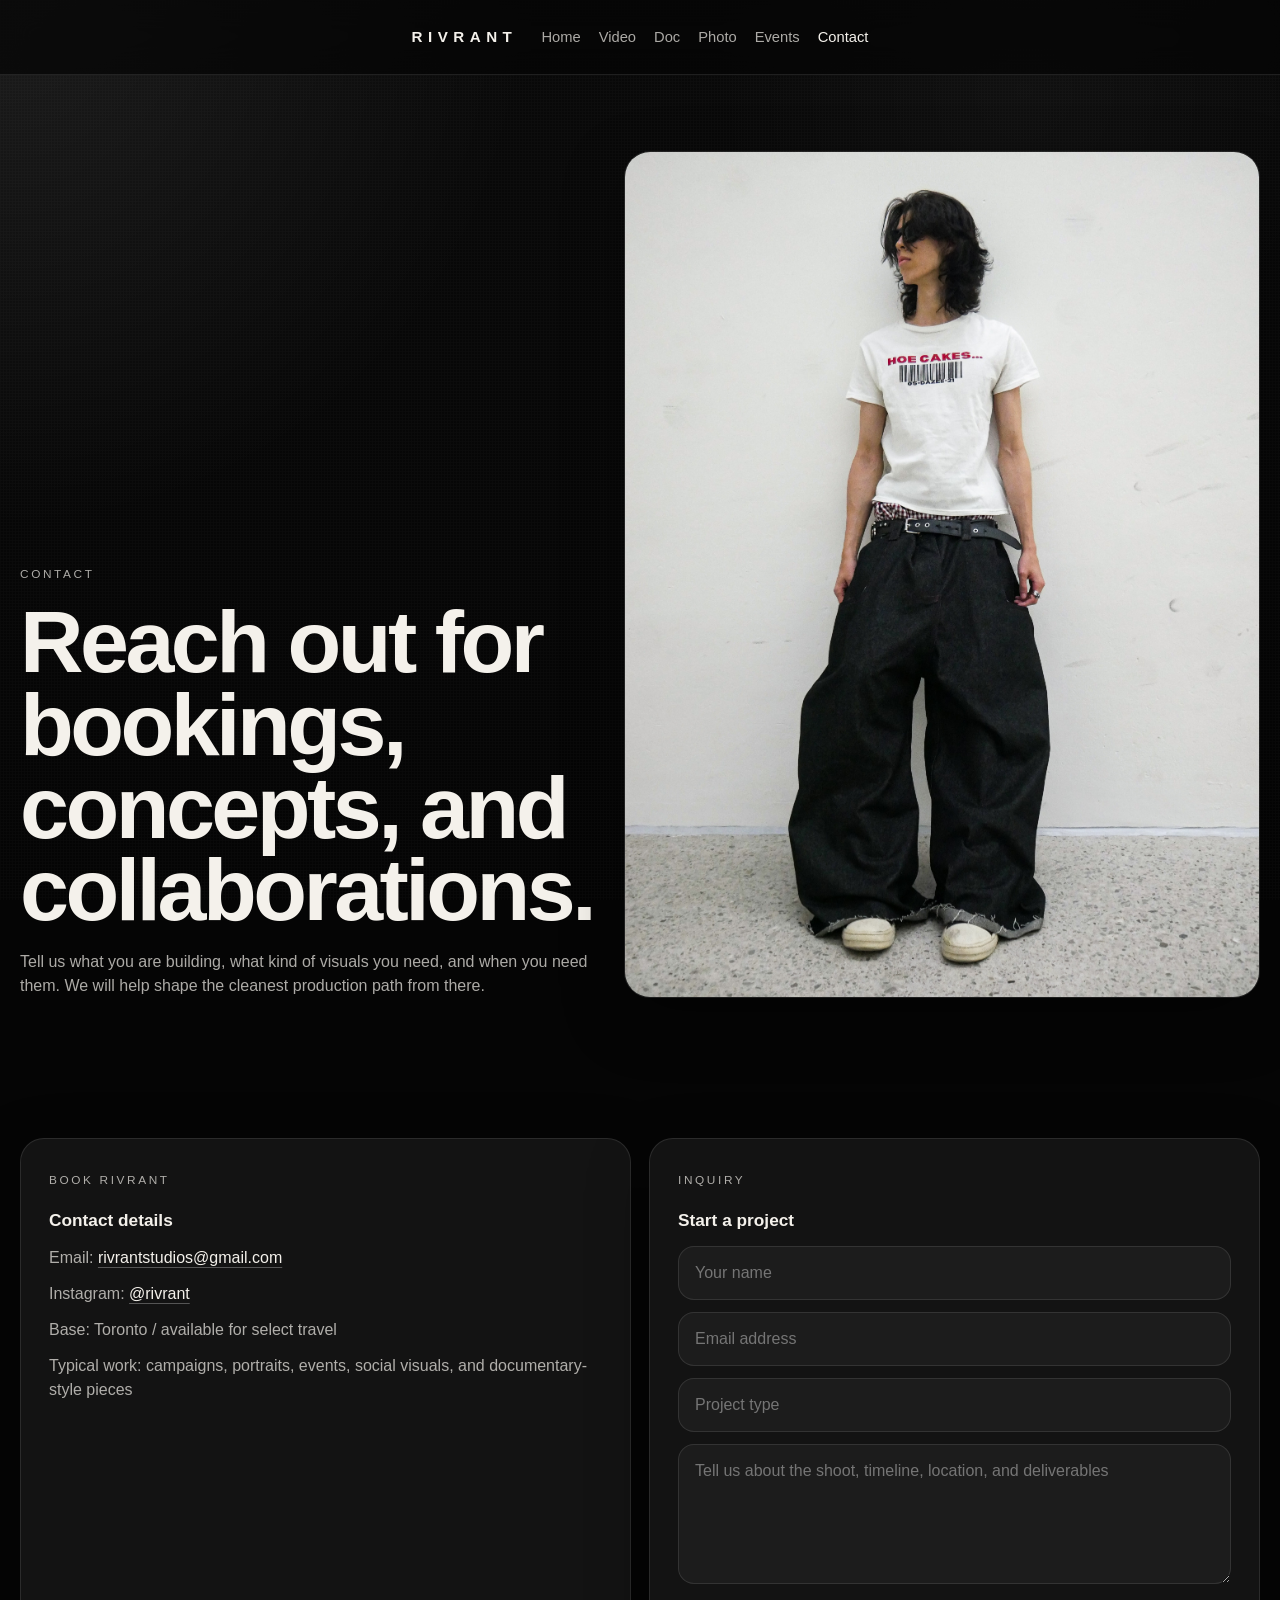
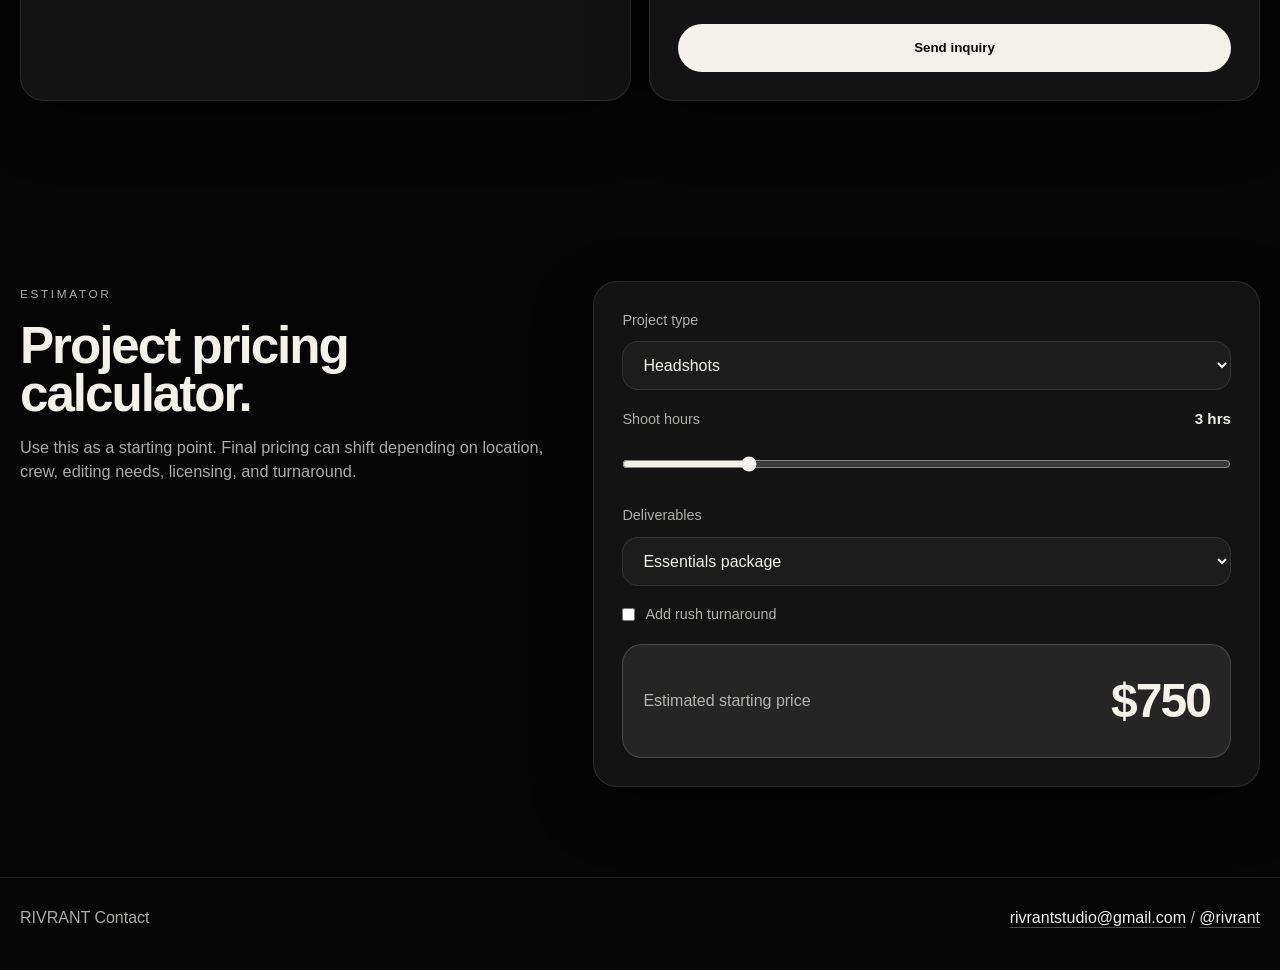
==== commit e0462819: "Update contactus.html" ====
--- a/contactus.html
+++ b/contactus.html
@@ -45,7 +45,7 @@
           <span class="eyebrow">Book RIVRANT</span>
           <h3>Contact details</h3>
           <ul>
-            <li>Email: <a href="mailto:rivrantstudio@gmail.com">rivrantstudio@gmail.com</a></li>
+            <li>Email: <a href="mailto:rivrantstudios@gmail.com">rivrantstudios@gmail.com</a></li>
             <li>Instagram: <a href="https://www.instagram.com/rivrant/" target="_blank" rel="noopener">@rivrant</a></li>
             <li>Base: Toronto / available for select travel</li>
             <li>Typical work: campaigns, portraits, events, social visuals, and documentary-style pieces</li>
@@ -167,7 +167,7 @@
         `${document.getElementById("projectMessage").value}`
       );
 
-      window.location.href = `mailto:rivrantstudio@gmail.com?subject=${subject}&body=${body}`;
+      window.location.href = `mailto:rivrantstudios@gmail.com?subject=${subject}&body=${body}`;
     });
   </script>
 </body>
--- a/style.css
+++ b/style.css
@@ -1040,13 +1040,35 @@
   .contact-card textarea {
     padding: 13px 14px;
     border-radius: 14px;
-  }.intro-container {
+  }
+  #particleOrbit {
+  position: fixed;
+  inset: 0;
+  width: 100%;
+  height: 100%;
+  z-index: 0;
+  pointer-events: none;
+  opacity: 0.85;
+}
+
+.intro-container {
   position: relative;
   z-index: 2;
 }}
 
 
-/* === RIVRANT FINAL MOBILE / CONTACT UPDATE === */
+/* === FINAL CLEANUP: NO PARTICLES + MOBILE CONSISTENCY === */
+#particleOrbit {
+  display: none !important;
+}
+
+html:has(body.intro) {
+  width: 100%;
+  height: 100%;
+  overflow: hidden;
+  overscroll-behavior: none;
+}
+
 body.intro {
   width: 100%;
   height: 100vh;
@@ -1057,7 +1079,6 @@
   position: fixed;
   inset: 0;
   background: #030303;
-  overscroll-behavior: none;
 }
 
 body.intro .page-bg,
@@ -1069,21 +1090,21 @@
 body.intro .page-bg {
   z-index: 0;
   background:
-    radial-gradient(circle at 50% 46%, rgba(255,255,255,0.09), transparent 34%),
-    radial-gradient(circle at 22% 18%, rgba(255,255,255,0.045), transparent 26%),
-    radial-gradient(circle at 80% 78%, rgba(255,255,255,0.035), transparent 28%),
+    radial-gradient(circle at 50% 45%, rgba(255,255,255,0.08), transparent 34%),
+    radial-gradient(circle at 20% 20%, rgba(255,255,255,0.05), transparent 26%),
+    radial-gradient(circle at 80% 75%, rgba(255,255,255,0.045), transparent 28%),
     linear-gradient(180deg, #070707 0%, #010101 100%);
 }
 
 body.intro .noise {
   z-index: 1;
-  opacity: 0.03;
+  opacity: 0.035;
 }
 
 body.intro .intro-container {
   position: fixed;
   inset: 0;
-  z-index: 2;
+  z-index: 5;
   width: 100%;
   height: 100vh;
   height: 100svh;
@@ -1120,6 +1141,7 @@
   text-underline-offset: 4px;
 }
 
+/* === PRICING CALCULATOR === */
 .pricing-calculator {
   display: grid;
   grid-template-columns: 0.9fr 1.1fr;
@@ -1211,6 +1233,69 @@
 
 .headshot-section {
   padding-top: 0;
+}
+
+/* === LIVE INSTAGRAM FEED SECTION === */
+.instagram-section {
+  padding-top: 70px;
+}
+
+.instagram-head {
+  display: flex;
+  justify-content: space-between;
+  align-items: end;
+  gap: 24px;
+  margin-bottom: 28px;
+}
+
+.instagram-cta {
+  flex: 0 0 auto;
+}
+
+.instagram-widget-shell {
+  min-height: 360px;
+  border: 1px solid var(--line);
+  border-radius: 26px;
+  background:
+    radial-gradient(circle at 18% 12%, rgba(255,255,255,0.08), transparent 28%),
+    rgba(255,255,255,0.045);
+  box-shadow: var(--shadow);
+  overflow: hidden;
+  padding: 18px;
+}
+
+.instagram-widget-shell iframe,
+.instagram-widget-shell .elfsight-app,
+.instagram-widget-shell [class*="elfsight-app"] {
+  width: 100%;
+  max-width: 100%;
+  border: 0;
+}
+
+.instagram-widget-placeholder {
+  min-height: 324px;
+  display: flex;
+  flex-direction: column;
+  align-items: center;
+  justify-content: center;
+  text-align: center;
+  padding: 34px;
+  border: 1px dashed rgba(255,255,255,0.2);
+  border-radius: 20px;
+  background: rgba(0,0,0,0.2);
+}
+
+.instagram-widget-placeholder h3 {
+  max-width: 520px;
+  font-size: clamp(1.4rem, 3vw, 2.4rem);
+  line-height: 1;
+  letter-spacing: -0.04em;
+  margin-bottom: 12px;
+}
+
+.instagram-widget-placeholder p {
+  max-width: 520px;
+  color: var(--muted);
 }
 
 @media (max-width: 980px) {
@@ -1257,6 +1342,7 @@
     display: inline-flex;
     align-items: center;
     justify-content: center;
+    width: auto;
     min-height: 32px;
     padding: 7px 12px;
     border: 1px solid var(--line);
@@ -1298,6 +1384,32 @@
     gap: 8px;
     padding: 18px;
   }
+
+  .instagram-section {
+    padding-top: 48px;
+  }
+
+  .instagram-head {
+    display: grid;
+    gap: 18px;
+    margin-bottom: 22px;
+  }
+
+  .instagram-cta {
+    width: fit-content;
+  }
+
+  .instagram-widget-shell {
+    min-height: 300px;
+    border-radius: 18px;
+    padding: 12px;
+  }
+
+  .instagram-widget-placeholder {
+    min-height: 276px;
+    padding: 24px 18px;
+    border-radius: 16px;
+  }
 }
 
 @media (max-width: 520px) {
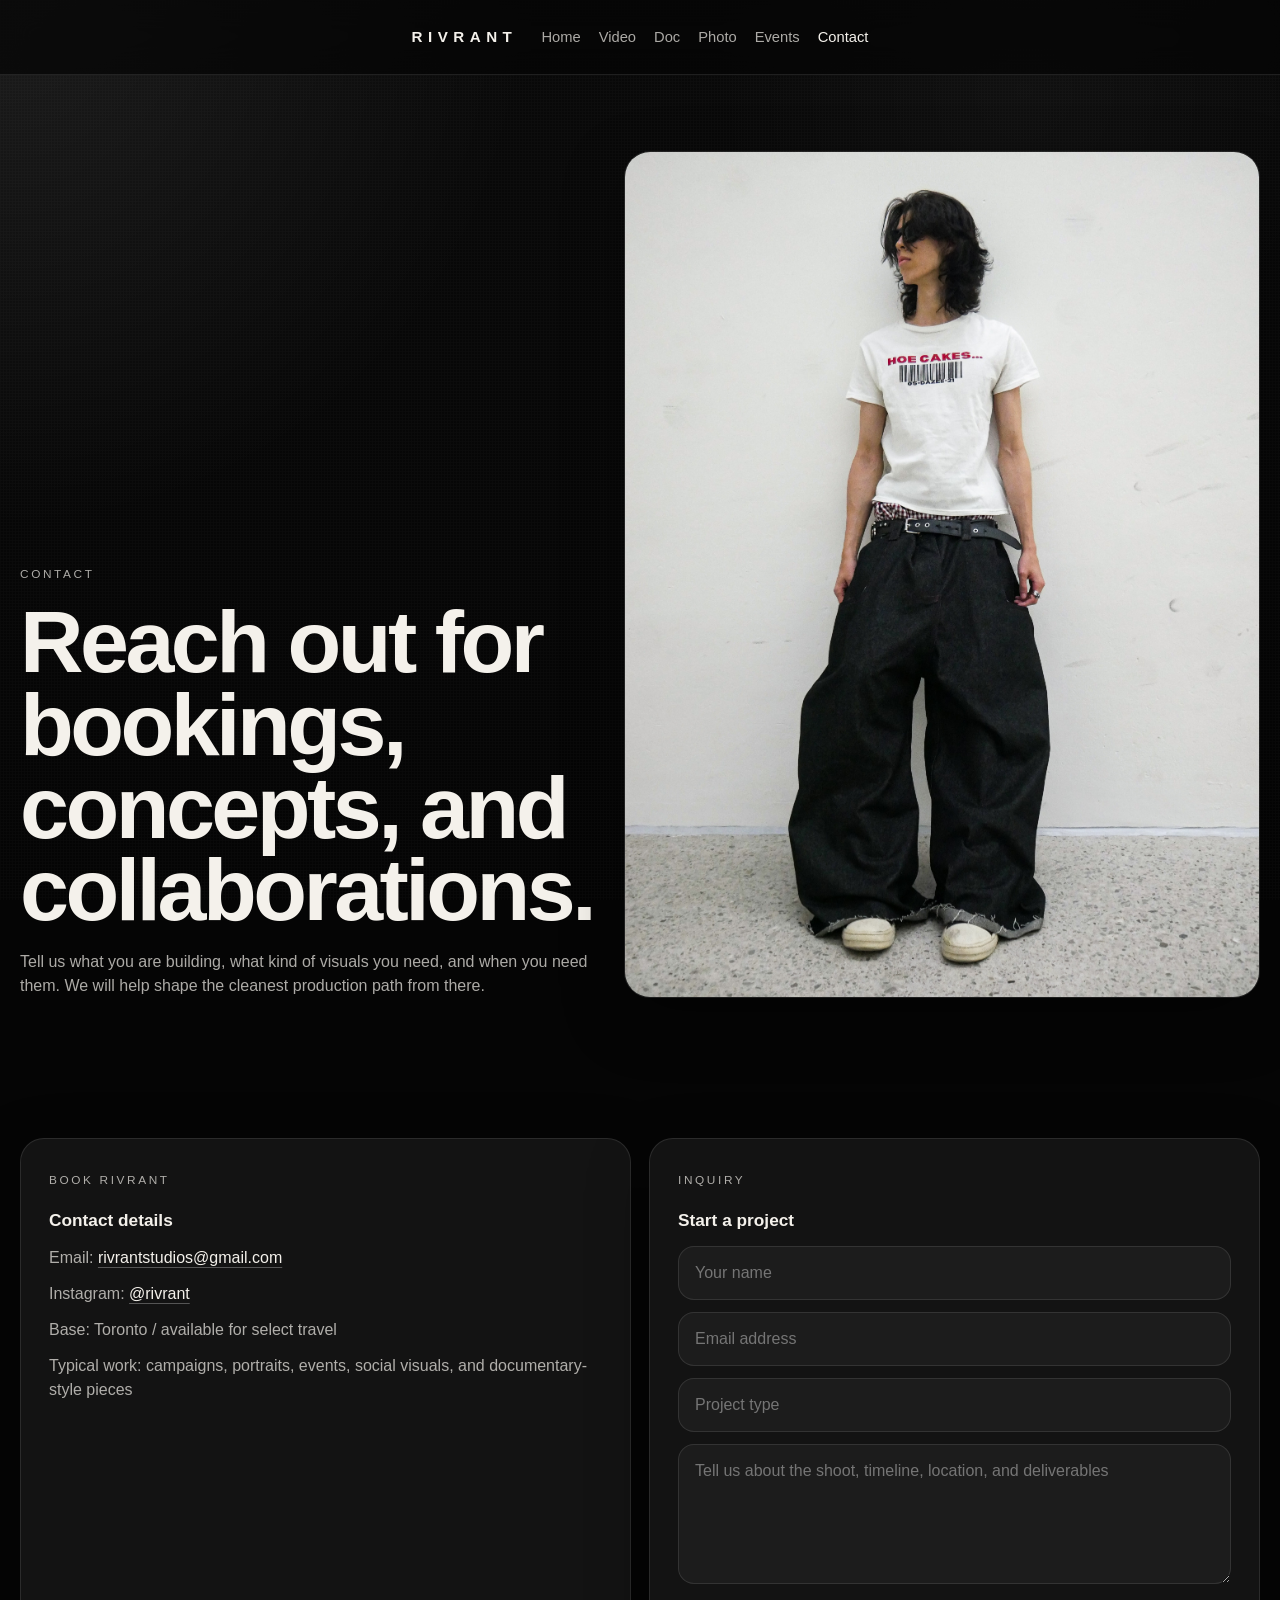
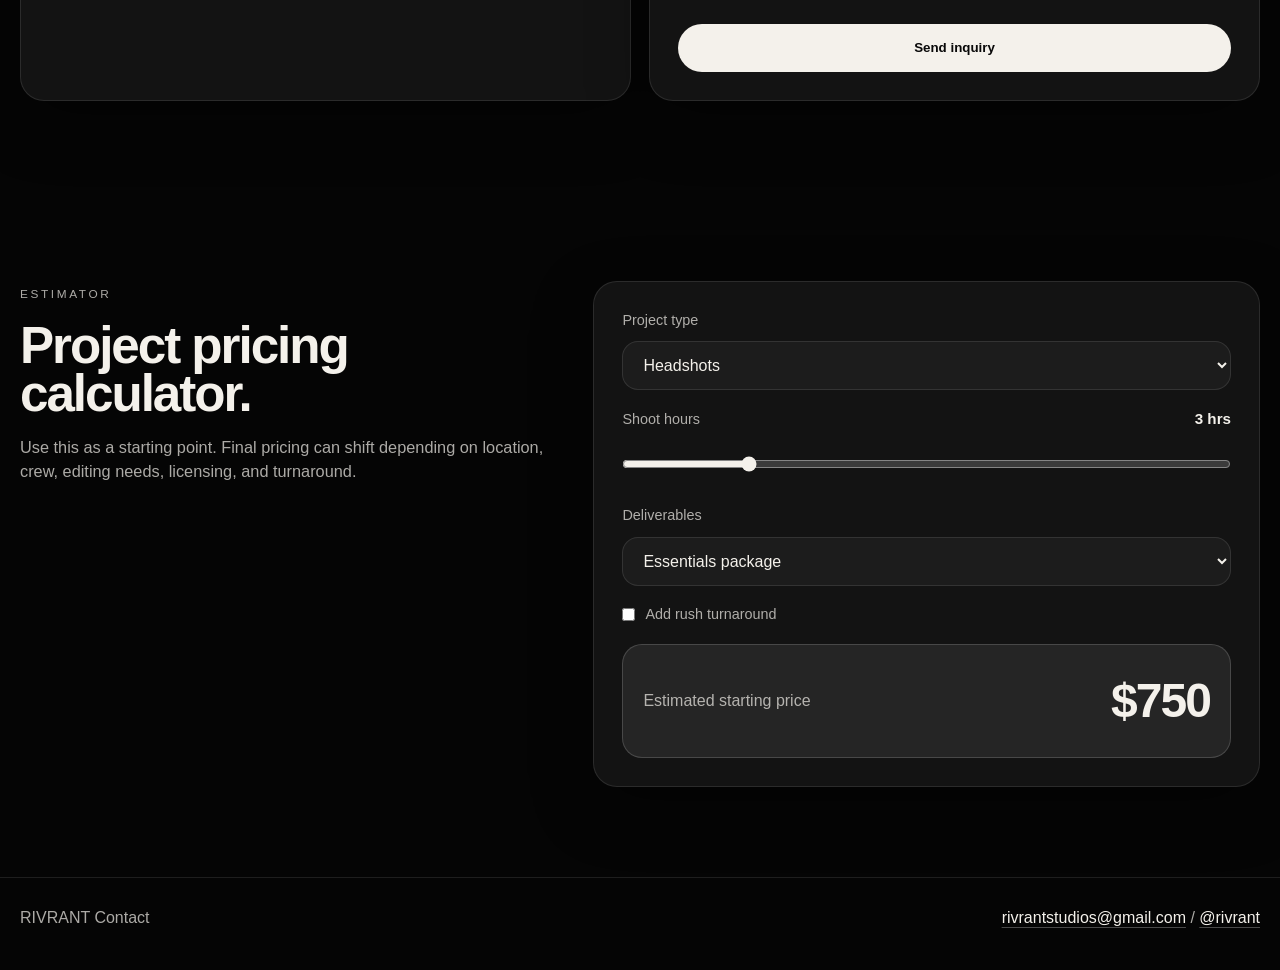
==== commit b3261010: "Update contactus.html" ====
--- a/contactus.html
+++ b/contactus.html
@@ -121,7 +121,7 @@
   <footer class="footer">
     <div class="footer-inner">
       <div>RIVRANT Contact</div>
-      <div><a href="mailto:rivrantstudio@gmail.com">rivrantstudio@gmail.com</a> / <a href="https://www.instagram.com/rivrant/" target="_blank" rel="noopener">@rivrant</a></div>
+      <div><a href="mailto:rivrantstudio@gmail.com">rivrantstudios@gmail.com</a> / <a href="https://www.instagram.com/rivrant/" target="_blank" rel="noopener">@rivrant</a></div>
     </div>
   </footer>
 
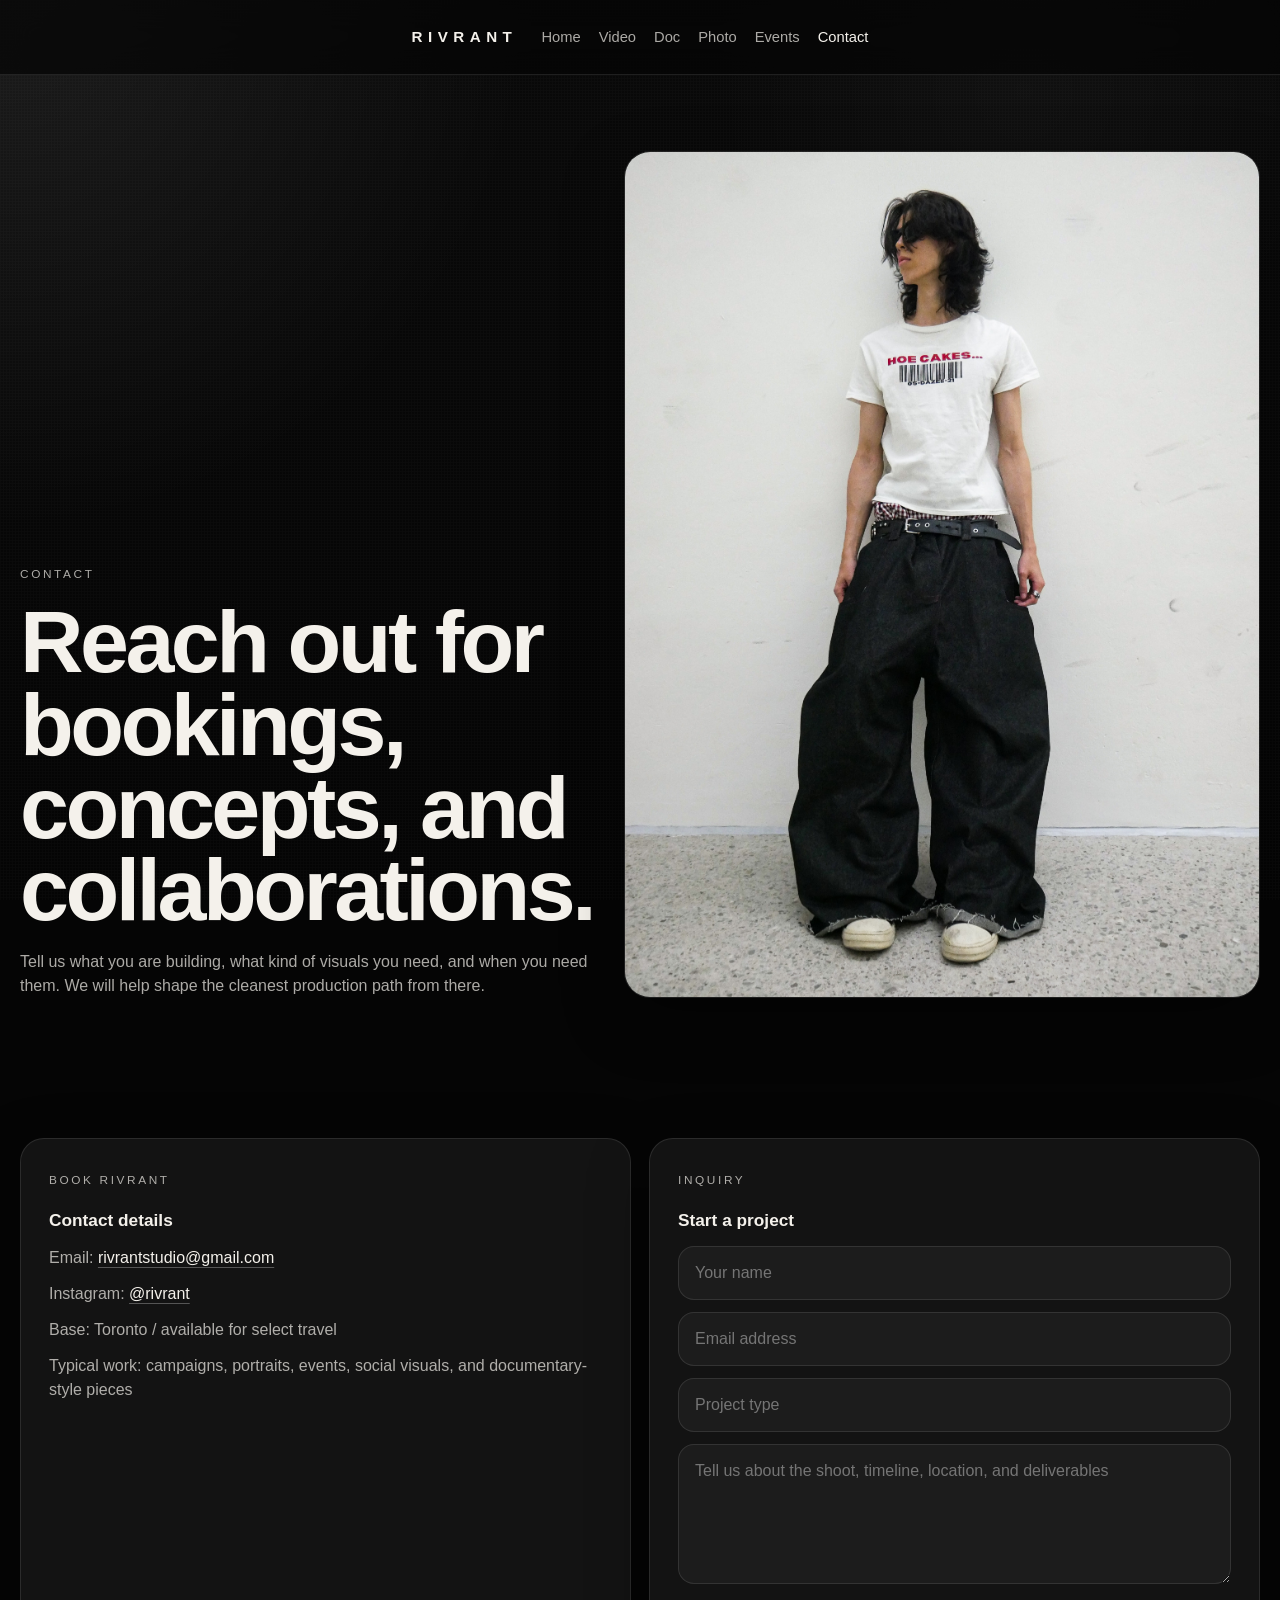
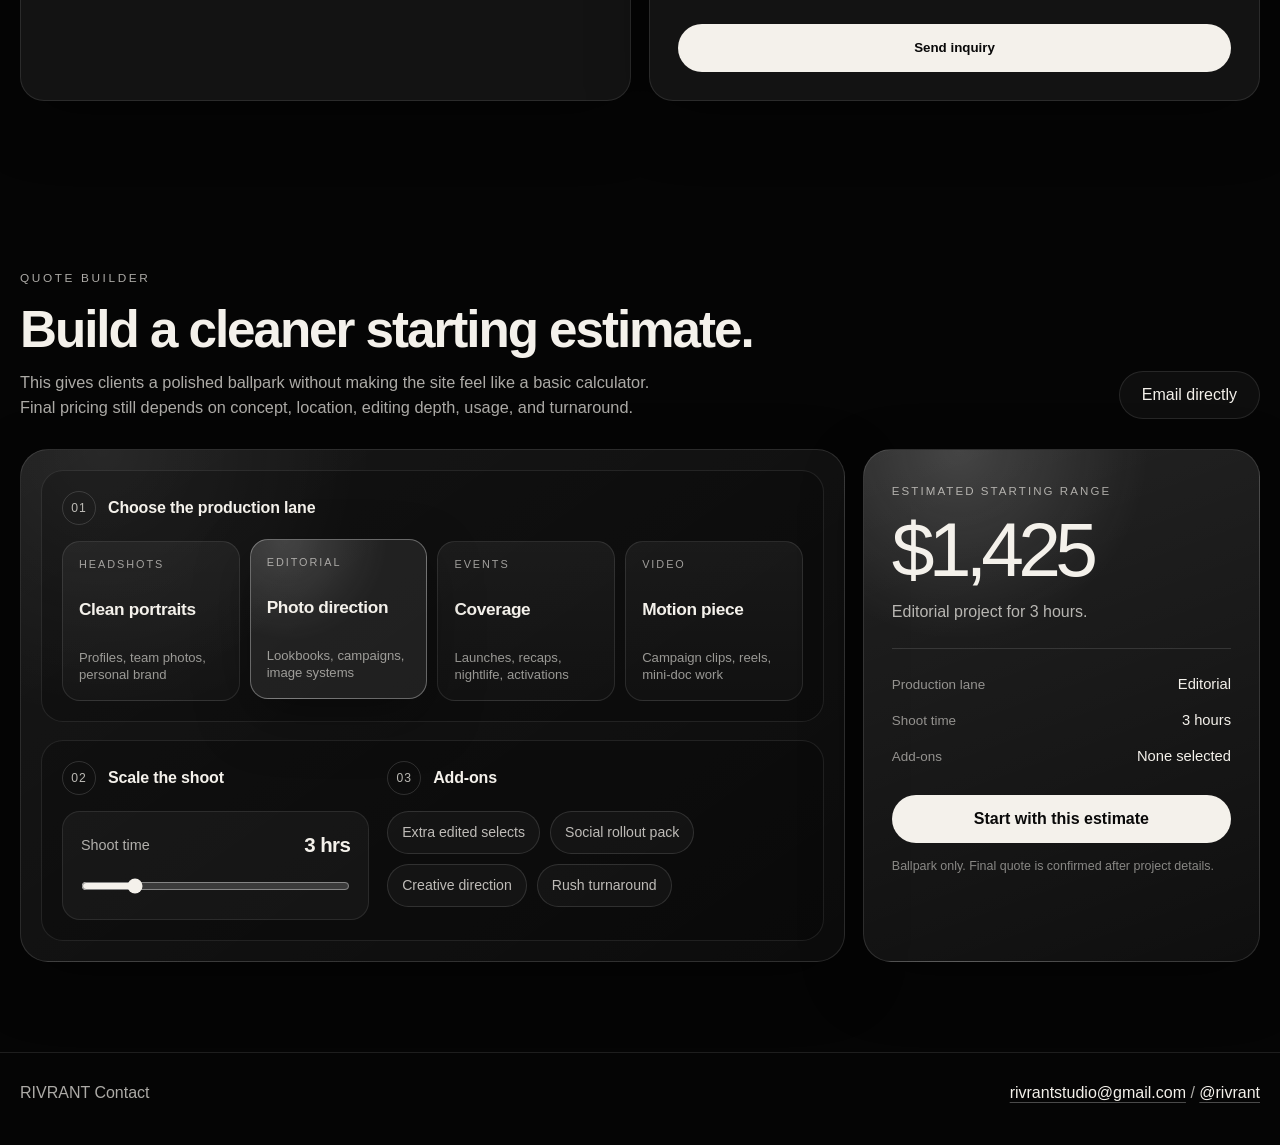
==== commit 68f85f47: "Add files via upload" ====
--- a/contactus.html
+++ b/contactus.html
@@ -45,7 +45,7 @@
           <span class="eyebrow">Book RIVRANT</span>
           <h3>Contact details</h3>
           <ul>
-            <li>Email: <a href="mailto:rivrantstudios@gmail.com">rivrantstudios@gmail.com</a></li>
+            <li>Email: <a href="mailto:rivrantstudio@gmail.com">rivrantstudio@gmail.com</a></li>
             <li>Instagram: <a href="https://www.instagram.com/rivrant/" target="_blank" rel="noopener">@rivrant</a></li>
             <li>Base: Toronto / available for select travel</li>
             <li>Typical work: campaigns, portraits, events, social visuals, and documentary-style pieces</li>
@@ -58,7 +58,7 @@
           <form id="inquiryForm">
             <input id="clientName" type="text" placeholder="Your name">
             <input id="clientEmail" type="email" placeholder="Email address">
-            <input id="projectType" type="text" placeholder="Project type">
+            <input id="projectTypeText" type="text" placeholder="Project type">
             <textarea id="projectMessage" placeholder="Tell us about the shoot, timeline, location, and deliverables"></textarea>
             <button class="btn" type="submit">Send inquiry</button>
           </form>
@@ -67,53 +67,118 @@
     </section>
 
     <section class="section pricing-section">
-      <div class="container pricing-calculator">
-        <div class="pricing-copy">
-          <span class="eyebrow">Estimator</span>
-          <h2 class="section-title">Project pricing calculator.</h2>
-          <p class="section-copy">Use this as a starting point. Final pricing can shift depending on location, crew, editing needs, licensing, and turnaround.</p>
-        </div>
-
-        <article class="contact-card calculator-card">
-          <div class="calculator-row">
-            <label for="calcType">Project type</label>
-            <select id="calcType">
-              <option value="250">Headshots</option>
-              <option value="400">Photo / editorial</option>
-              <option value="550">Event coverage</option>
-              <option value="750">Video / campaign</option>
-              <option value="650">Documentary-style piece</option>
-            </select>
+      <div class="container">
+        <div class="pricing-header">
+          <div>
+            <span class="eyebrow">Quote builder</span>
+            <h2 class="section-title">Build a cleaner starting estimate.</h2>
+            <p class="section-copy">This gives clients a polished ballpark without making the site feel like a basic calculator. Final pricing still depends on concept, location, editing depth, usage, and turnaround.</p>
           </div>
-
-          <div class="calculator-row">
-            <div class="range-label">
-              <label for="calcHours">Shoot hours</label>
-              <strong><span id="hoursValue">3</span> hrs</strong>
+          <a class="btn-secondary pricing-header-link" href="mailto:rivrantstudio@gmail.com">Email directly</a>
+        </div>
+
+        <div class="quote-builder">
+          <article class="quote-control-panel">
+            <div class="quote-block">
+              <div class="quote-block-head">
+                <span>01</span>
+                <h3>Choose the production lane</h3>
+              </div>
+
+              <div class="package-grid" role="radiogroup" aria-label="Project package">
+                <button class="package-card" type="button" data-package="headshots" data-rate="275" aria-pressed="false">
+                  <span class="package-kicker">Headshots</span>
+                  <strong>Clean portraits</strong>
+                  <small>Profiles, team photos, personal brand</small>
+                </button>
+                <button class="package-card is-active" type="button" data-package="editorial" data-rate="475" aria-pressed="true">
+                  <span class="package-kicker">Editorial</span>
+                  <strong>Photo direction</strong>
+                  <small>Lookbooks, campaigns, image systems</small>
+                </button>
+                <button class="package-card" type="button" data-package="events" data-rate="625" aria-pressed="false">
+                  <span class="package-kicker">Events</span>
+                  <strong>Coverage</strong>
+                  <small>Launches, recaps, nightlife, activations</small>
+                </button>
+                <button class="package-card" type="button" data-package="video" data-rate="850" aria-pressed="false">
+                  <span class="package-kicker">Video</span>
+                  <strong>Motion piece</strong>
+                  <small>Campaign clips, reels, mini-doc work</small>
+                </button>
+              </div>
             </div>
-            <input id="calcHours" type="range" min="1" max="12" value="3">
-          </div>
-
-          <div class="calculator-row">
-            <label for="calcDeliverables">Deliverables</label>
-            <select id="calcDeliverables">
-              <option value="0">Essentials package</option>
-              <option value="150">Extra edited selects</option>
-              <option value="300">Social rollout package</option>
-              <option value="500">Full campaign package</option>
-            </select>
-          </div>
-
-          <label class="rush-option">
-            <input id="calcRush" type="checkbox" value="150">
-            Add rush turnaround
-          </label>
-
-          <div class="estimate-box">
-            <span>Estimated starting price</span>
-            <strong id="estimateTotal">$1,200</strong>
-          </div>
-        </article>
+
+            <div class="quote-block quote-split">
+              <div>
+                <div class="quote-block-head">
+                  <span>02</span>
+                  <h3>Scale the shoot</h3>
+                </div>
+
+                <div class="slider-card">
+                  <div class="slider-meta">
+                    <label for="quoteHours">Shoot time</label>
+                    <strong><span id="quoteHoursValue">3</span> hrs</strong>
+                  </div>
+                  <input id="quoteHours" type="range" min="1" max="12" value="3">
+                </div>
+              </div>
+
+              <div>
+                <div class="quote-block-head muted-head">
+                  <span>03</span>
+                  <h3>Add-ons</h3>
+                </div>
+
+                <div class="add-on-grid">
+                  <label class="addon-chip">
+                    <input type="checkbox" value="175" data-addon="Extra edited selects">
+                    <span>Extra edited selects</span>
+                  </label>
+                  <label class="addon-chip">
+                    <input type="checkbox" value="325" data-addon="Social rollout pack">
+                    <span>Social rollout pack</span>
+                  </label>
+                  <label class="addon-chip">
+                    <input type="checkbox" value="450" data-addon="Creative direction">
+                    <span>Creative direction</span>
+                  </label>
+                  <label class="addon-chip">
+                    <input type="checkbox" value="250" data-addon="Rush turnaround">
+                    <span>Rush turnaround</span>
+                  </label>
+                </div>
+              </div>
+            </div>
+          </article>
+
+          <aside class="quote-summary-card">
+            <span class="estimate-label">Estimated starting range</span>
+            <div class="estimate-total" id="quoteEstimate">$1,425</div>
+            <p id="quoteSummary">Editorial project for 3 hours.</p>
+
+            <div class="estimate-divider"></div>
+
+            <dl class="quote-breakdown">
+              <div>
+                <dt>Production lane</dt>
+                <dd id="quotePackageName">Editorial</dd>
+              </div>
+              <div>
+                <dt>Shoot time</dt>
+                <dd><span id="quoteHoursSummary">3</span> hours</dd>
+              </div>
+              <div>
+                <dt>Add-ons</dt>
+                <dd id="quoteAddons">None selected</dd>
+              </div>
+            </dl>
+
+            <a id="quoteEmailLink" class="btn quote-email-btn" href="mailto:rivrantstudio@gmail.com">Start with this estimate</a>
+            <small class="estimate-note">Ballpark only. Final quote is confirmed after project details.</small>
+          </aside>
+        </div>
       </div>
     </section>
   </main>
@@ -121,39 +186,84 @@
   <footer class="footer">
     <div class="footer-inner">
       <div>RIVRANT Contact</div>
-      <div><a href="mailto:rivrantstudio@gmail.com">rivrantstudios@gmail.com</a> / <a href="https://www.instagram.com/rivrant/" target="_blank" rel="noopener">@rivrant</a></div>
+      <div><a href="mailto:rivrantstudio@gmail.com">rivrantstudio@gmail.com</a> / <a href="https://www.instagram.com/rivrant/" target="_blank" rel="noopener">@rivrant</a></div>
     </div>
   </footer>
 
   <script>
-    const calcType = document.getElementById("calcType");
-    const calcHours = document.getElementById("calcHours");
-    const calcDeliverables = document.getElementById("calcDeliverables");
-    const calcRush = document.getElementById("calcRush");
-    const estimateTotal = document.getElementById("estimateTotal");
-    const hoursValue = document.getElementById("hoursValue");
+    const packageButtons = Array.from(document.querySelectorAll(".package-card"));
+    const quoteHours = document.getElementById("quoteHours");
+    const quoteHoursValue = document.getElementById("quoteHoursValue");
+    const quoteHoursSummary = document.getElementById("quoteHoursSummary");
+    const quoteEstimate = document.getElementById("quoteEstimate");
+    const quotePackageName = document.getElementById("quotePackageName");
+    const quoteAddons = document.getElementById("quoteAddons");
+    const quoteSummary = document.getElementById("quoteSummary");
+    const quoteEmailLink = document.getElementById("quoteEmailLink");
+    const addonInputs = Array.from(document.querySelectorAll(".addon-chip input"));
+
+    const packageNames = {
+      headshots: "Headshots",
+      editorial: "Editorial",
+      events: "Events",
+      video: "Video"
+    };
+
+    let selectedPackage = packageButtons.find((button) => button.classList.contains("is-active")) || packageButtons[0];
 
     function formatMoney(value) {
       return "$" + value.toLocaleString("en-CA");
     }
 
-    function updateEstimate() {
-      const baseRate = Number(calcType.value);
-      const hours = Number(calcHours.value);
-      const deliverables = Number(calcDeliverables.value);
-      const rush = calcRush.checked ? Number(calcRush.value) : 0;
-      const total = baseRate * hours + deliverables + rush;
-
-      hoursValue.textContent = hours;
-      estimateTotal.textContent = formatMoney(total);
+    function updateQuote() {
+      const packageKey = selectedPackage.dataset.package;
+      const packageName = packageNames[packageKey];
+      const baseRate = Number(selectedPackage.dataset.rate);
+      const hours = Number(quoteHours.value);
+      const selectedAddons = addonInputs.filter((input) => input.checked);
+      const addonTotal = selectedAddons.reduce((sum, input) => sum + Number(input.value), 0);
+      const total = Math.round((baseRate * hours + addonTotal) / 25) * 25;
+      const addonLabels = selectedAddons.map((input) => input.dataset.addon);
+
+      quoteHoursValue.textContent = hours;
+      quoteHoursSummary.textContent = hours;
+      quoteEstimate.textContent = formatMoney(total);
+      quotePackageName.textContent = packageName;
+      quoteAddons.textContent = addonLabels.length ? addonLabels.join(", ") : "None selected";
+      quoteSummary.textContent = `${packageName} project for ${hours} hour${hours === 1 ? "" : "s"}${addonLabels.length ? " with " + addonLabels.join(", ").toLowerCase() : ""}.`;
+
+      const subject = encodeURIComponent("RIVRANT estimate inquiry");
+      const body = encodeURIComponent(
+        `Hi RIVRANT,\n\nI am interested in starting with this estimate:\n\n` +
+        `Production lane: ${packageName}\n` +
+        `Shoot time: ${hours} hour${hours === 1 ? "" : "s"}\n` +
+        `Add-ons: ${addonLabels.length ? addonLabels.join(", ") : "None selected"}\n` +
+        `Estimated starting range: ${formatMoney(total)}\n\n` +
+        `Project details:`
+      );
+
+      quoteEmailLink.href = `mailto:rivrantstudio@gmail.com?subject=${subject}&body=${body}`;
     }
 
-    [calcType, calcHours, calcDeliverables, calcRush].forEach((input) => {
-      input.addEventListener("input", updateEstimate);
-      input.addEventListener("change", updateEstimate);
+    packageButtons.forEach((button) => {
+      button.addEventListener("click", () => {
+        packageButtons.forEach((item) => {
+          item.classList.remove("is-active");
+          item.setAttribute("aria-pressed", "false");
+        });
+        button.classList.add("is-active");
+        button.setAttribute("aria-pressed", "true");
+        selectedPackage = button;
+        updateQuote();
+      });
     });
 
-    updateEstimate();
+    [quoteHours, ...addonInputs].forEach((input) => {
+      input.addEventListener("input", updateQuote);
+      input.addEventListener("change", updateQuote);
+    });
+
+    updateQuote();
 
     const inquiryForm = document.getElementById("inquiryForm");
     inquiryForm.addEventListener("submit", (event) => {
@@ -163,11 +273,11 @@
       const body = encodeURIComponent(
         `Name: ${document.getElementById("clientName").value}\n` +
         `Email: ${document.getElementById("clientEmail").value}\n` +
-        `Project type: ${document.getElementById("projectType").value}\n\n` +
+        `Project type: ${document.getElementById("projectTypeText").value}\n\n` +
         `${document.getElementById("projectMessage").value}`
       );
 
-      window.location.href = `mailto:rivrantstudios@gmail.com?subject=${subject}&body=${body}`;
+      window.location.href = `mailto:rivrantstudio@gmail.com?subject=${subject}&body=${body}`;
     });
   </script>
 </body>
--- a/style.css
+++ b/style.css
@@ -148,7 +148,7 @@
   display: flex;
   justify-content: center;
   align-items: center;
-}}
+}
 
 .intro h1 {
   font-size: clamp(3.4rem, 12vw, 8rem);
@@ -1041,20 +1041,7 @@
     padding: 13px 14px;
     border-radius: 14px;
   }
-  #particleOrbit {
-  position: fixed;
-  inset: 0;
-  width: 100%;
-  height: 100%;
-  z-index: 0;
-  pointer-events: none;
-  opacity: 0.85;
-}
-
-.intro-container {
-  position: relative;
-  z-index: 2;
-}}
+}
 
 
 /* === FINAL CLEANUP: NO PARTICLES + MOBILE CONSISTENCY === */
@@ -1142,93 +1129,280 @@
 }
 
 /* === PRICING CALCULATOR === */
-.pricing-calculator {
+/* === PREMIUM QUOTE BUILDER === */
+.pricing-section {
+  padding-top: 74px;
+}
+
+.pricing-header {
+  display: flex;
+  align-items: end;
+  justify-content: space-between;
+  gap: 28px;
+  margin-bottom: 30px;
+}
+
+.pricing-header-link {
+  flex: 0 0 auto;
+}
+
+.quote-builder {
   display: grid;
-  grid-template-columns: 0.9fr 1.1fr;
-  gap: 28px;
-  align-items: start;
-}
-
-.calculator-card {
+  grid-template-columns: minmax(0, 1.35fr) minmax(320px, 0.65fr);
+  gap: 18px;
+  align-items: stretch;
+}
+
+.quote-control-panel,
+.quote-summary-card {
+  border: 1px solid rgba(255,255,255,0.12);
+  border-radius: 28px;
+  background:
+    radial-gradient(circle at 10% 0%, rgba(255,255,255,0.075), transparent 30%),
+    linear-gradient(145deg, rgba(255,255,255,0.075), rgba(255,255,255,0.032));
+  box-shadow: var(--shadow);
+  overflow: hidden;
+}
+
+.quote-control-panel {
+  padding: 20px;
   display: grid;
   gap: 18px;
 }
 
-.calculator-row {
+.quote-block {
+  padding: 20px;
+  border: 1px solid rgba(255,255,255,0.09);
+  border-radius: 22px;
+  background: rgba(0,0,0,0.18);
+}
+
+.quote-block-head {
+  display: flex;
+  align-items: center;
+  gap: 12px;
+  margin-bottom: 16px;
+}
+
+.quote-block-head span {
+  display: inline-flex;
+  align-items: center;
+  justify-content: center;
+  width: 34px;
+  height: 34px;
+  border-radius: 999px;
+  border: 1px solid rgba(255,255,255,0.14);
+  color: rgba(244,241,235,0.75);
+  font-size: 0.76rem;
+  letter-spacing: 0.08em;
+}
+
+.quote-block-head h3 {
+  font-size: 1rem;
+  letter-spacing: -0.01em;
+}
+
+.package-grid {
   display: grid;
+  grid-template-columns: repeat(4, minmax(0, 1fr));
   gap: 10px;
 }
 
-.calculator-row label,
-.rush-option {
-  color: var(--muted);
-  font-size: 0.9rem;
-}
-
-.range-label {
+.package-card {
+  appearance: none;
+  text-align: left;
+  min-height: 160px;
+  padding: 16px;
+  border: 1px solid rgba(255,255,255,0.1);
+  border-radius: 18px;
+  background:
+    linear-gradient(180deg, rgba(255,255,255,0.055), rgba(255,255,255,0.022));
+  color: var(--text);
+  cursor: pointer;
+  display: flex;
+  flex-direction: column;
+  justify-content: space-between;
+  gap: 12px;
+  transition: transform 0.22s ease, border-color 0.22s ease, background 0.22s ease, box-shadow 0.22s ease;
+}
+
+.package-card:hover,
+.package-card.is-active {
+  transform: translateY(-2px);
+  border-color: rgba(255,255,255,0.32);
+  background:
+    radial-gradient(circle at 20% 0%, rgba(255,255,255,0.14), transparent 48%),
+    rgba(255,255,255,0.075);
+  box-shadow: 0 20px 54px rgba(0,0,0,0.35);
+}
+
+.package-kicker {
+  color: rgba(244,241,235,0.62);
+  font-size: 0.68rem;
+  letter-spacing: 0.18em;
+  text-transform: uppercase;
+}
+
+.package-card strong {
+  display: block;
+  font-size: 1.08rem;
+  line-height: 1.05;
+  letter-spacing: -0.02em;
+}
+
+.package-card small {
+  display: block;
+  color: rgba(244,241,235,0.6);
+  font-size: 0.82rem;
+  line-height: 1.35;
+}
+
+.quote-split {
+  display: grid;
+  grid-template-columns: 0.85fr 1.15fr;
+  gap: 18px;
+  align-items: start;
+}
+
+.slider-card {
+  padding: 18px;
+  border-radius: 18px;
+  border: 1px solid rgba(255,255,255,0.09);
+  background: rgba(255,255,255,0.04);
+}
+
+.slider-meta {
   display: flex;
   align-items: center;
   justify-content: space-between;
-  gap: 16px;
-}
-
-.range-label strong {
-  color: var(--text);
-  font-size: 0.95rem;
-}
-
-.calculator-card select,
-.calculator-card input[type="range"] {
+  gap: 14px;
+  margin-bottom: 16px;
+}
+
+.slider-meta label {
+  color: var(--muted);
+  font-size: 0.9rem;
+}
+
+.slider-meta strong {
+  font-size: 1.28rem;
+  letter-spacing: -0.03em;
+}
+
+.slider-card input[type="range"] {
   width: 100%;
-}
-
-.calculator-card select {
-  padding: 14px 16px;
-  border-radius: 16px;
-  border: 1px solid var(--line);
-  background: rgba(255,255,255,0.04);
-  color: var(--text);
-  font: inherit;
-}
-
-.calculator-card option {
-  background: #111;
-  color: var(--text);
-}
-
-.calculator-card input[type="range"] {
   accent-color: var(--text);
 }
 
-.rush-option {
+.add-on-grid {
   display: flex;
+  flex-wrap: wrap;
+  gap: 10px;
+}
+
+.addon-chip {
+  position: relative;
+  cursor: pointer;
+}
+
+.addon-chip input {
+  position: absolute;
+  opacity: 0;
+  pointer-events: none;
+}
+
+.addon-chip span {
+  display: inline-flex;
+  min-height: 42px;
   align-items: center;
-  gap: 10px;
-  cursor: pointer;
-}
-
-.rush-option input {
-  width: auto;
-}
-
-.estimate-box {
+  justify-content: center;
+  padding: 10px 14px;
+  border-radius: 999px;
+  border: 1px solid rgba(255,255,255,0.12);
+  background: rgba(255,255,255,0.035);
+  color: rgba(244,241,235,0.76);
+  font-size: 0.88rem;
+  transition: border-color 0.2s ease, background 0.2s ease, color 0.2s ease, transform 0.2s ease;
+}
+
+.addon-chip input:checked + span {
+  border-color: rgba(255,255,255,0.36);
+  background: var(--text);
+  color: #080808;
+  transform: translateY(-1px);
+}
+
+.quote-summary-card {
+  position: sticky;
+  top: 96px;
+  align-self: start;
+  padding: 28px;
+  min-height: 100%;
+  background:
+    radial-gradient(circle at 24% 0%, rgba(255,255,255,0.16), transparent 32%),
+    linear-gradient(160deg, rgba(255,255,255,0.12), rgba(255,255,255,0.045));
+}
+
+.estimate-label {
+  color: rgba(244,241,235,0.66);
+  font-size: 0.72rem;
+  text-transform: uppercase;
+  letter-spacing: 0.18em;
+}
+
+.estimate-total {
+  margin-top: 14px;
+  font-size: clamp(3rem, 6vw, 5.6rem);
+  line-height: 0.88;
+  letter-spacing: -0.075em;
+}
+
+.quote-summary-card p {
+  color: rgba(244,241,235,0.72);
+  margin-top: 16px;
+}
+
+.estimate-divider {
+  height: 1px;
+  margin: 24px 0;
+  background: rgba(255,255,255,0.12);
+}
+
+.quote-breakdown {
+  display: grid;
+  gap: 14px;
+}
+
+.quote-breakdown div {
   display: flex;
-  align-items: center;
+  align-items: baseline;
   justify-content: space-between;
   gap: 18px;
-  padding: 20px;
-  border-radius: 20px;
-  border: 1px solid rgba(255,255,255,0.16);
-  background: rgba(255,255,255,0.08);
-}
-
-.estimate-box span {
-  color: var(--muted);
-}
-
-.estimate-box strong {
-  font-size: clamp(1.8rem, 4vw, 3rem);
-  letter-spacing: -0.04em;
+}
+
+.quote-breakdown dt {
+  color: rgba(244,241,235,0.56);
+  font-size: 0.84rem;
+}
+
+.quote-breakdown dd {
+  color: var(--text);
+  font-size: 0.92rem;
+  text-align: right;
+  max-width: 58%;
+}
+
+.quote-email-btn {
+  width: 100%;
+  margin-top: 28px;
+}
+
+.estimate-note {
+  display: block;
+  margin-top: 14px;
+  color: rgba(244,241,235,0.52);
+  font-size: 0.78rem;
+  line-height: 1.45;
 }
 
 .headshot-section {
@@ -1296,12 +1470,6 @@
 .instagram-widget-placeholder p {
   max-width: 520px;
   color: var(--muted);
-}
-
-@media (max-width: 980px) {
-  .pricing-calculator {
-    grid-template-columns: 1fr;
-  }
 }
 
 @media (max-width: 768px) {
@@ -1374,17 +1542,6 @@
     padding: 0 24px;
   }
 
-  .pricing-calculator {
-    gap: 18px;
-  }
-
-  .estimate-box {
-    align-items: flex-start;
-    flex-direction: column;
-    gap: 8px;
-    padding: 18px;
-  }
-
   .instagram-section {
     padding-top: 48px;
   }
@@ -1418,3 +1575,64 @@
     grid-template-columns: none;
   }
 }
+
+
+@media (max-width: 1100px) {
+  .package-grid {
+    grid-template-columns: repeat(2, minmax(0, 1fr));
+  }
+
+  .quote-builder,
+  .quote-split {
+    grid-template-columns: 1fr;
+  }
+
+  .quote-summary-card {
+    position: relative;
+    top: auto;
+  }
+}
+
+@media (max-width: 768px) {
+  .pricing-header {
+    display: grid;
+    gap: 18px;
+  }
+
+  .pricing-header-link {
+    width: fit-content;
+  }
+
+  .quote-control-panel,
+  .quote-summary-card {
+    border-radius: 20px;
+  }
+
+  .quote-control-panel,
+  .quote-block,
+  .quote-summary-card {
+    padding: 16px;
+  }
+
+  .package-grid {
+    grid-template-columns: 1fr;
+  }
+
+  .package-card {
+    min-height: 124px;
+  }
+
+  .estimate-total {
+    font-size: clamp(2.8rem, 16vw, 4.4rem);
+  }
+
+  .quote-breakdown div {
+    display: grid;
+    gap: 4px;
+  }
+
+  .quote-breakdown dd {
+    max-width: 100%;
+    text-align: left;
+  }
+}
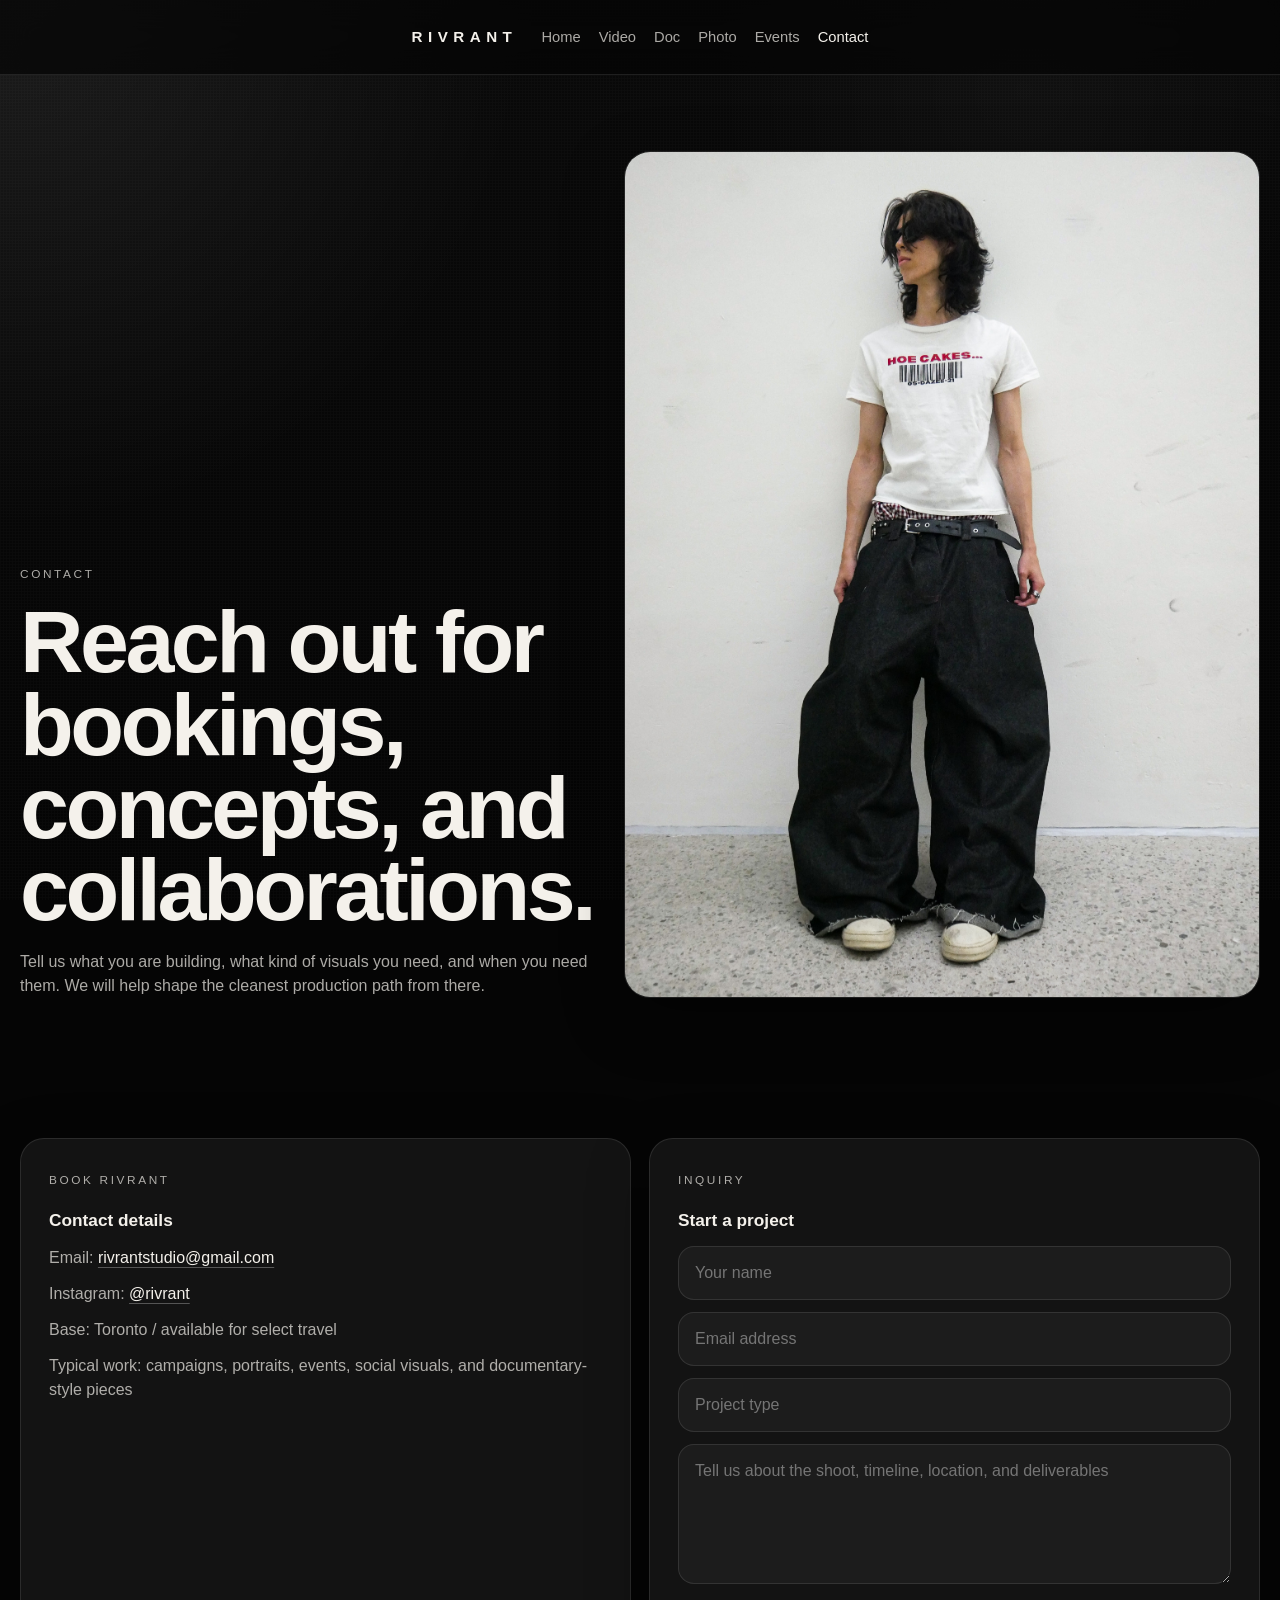
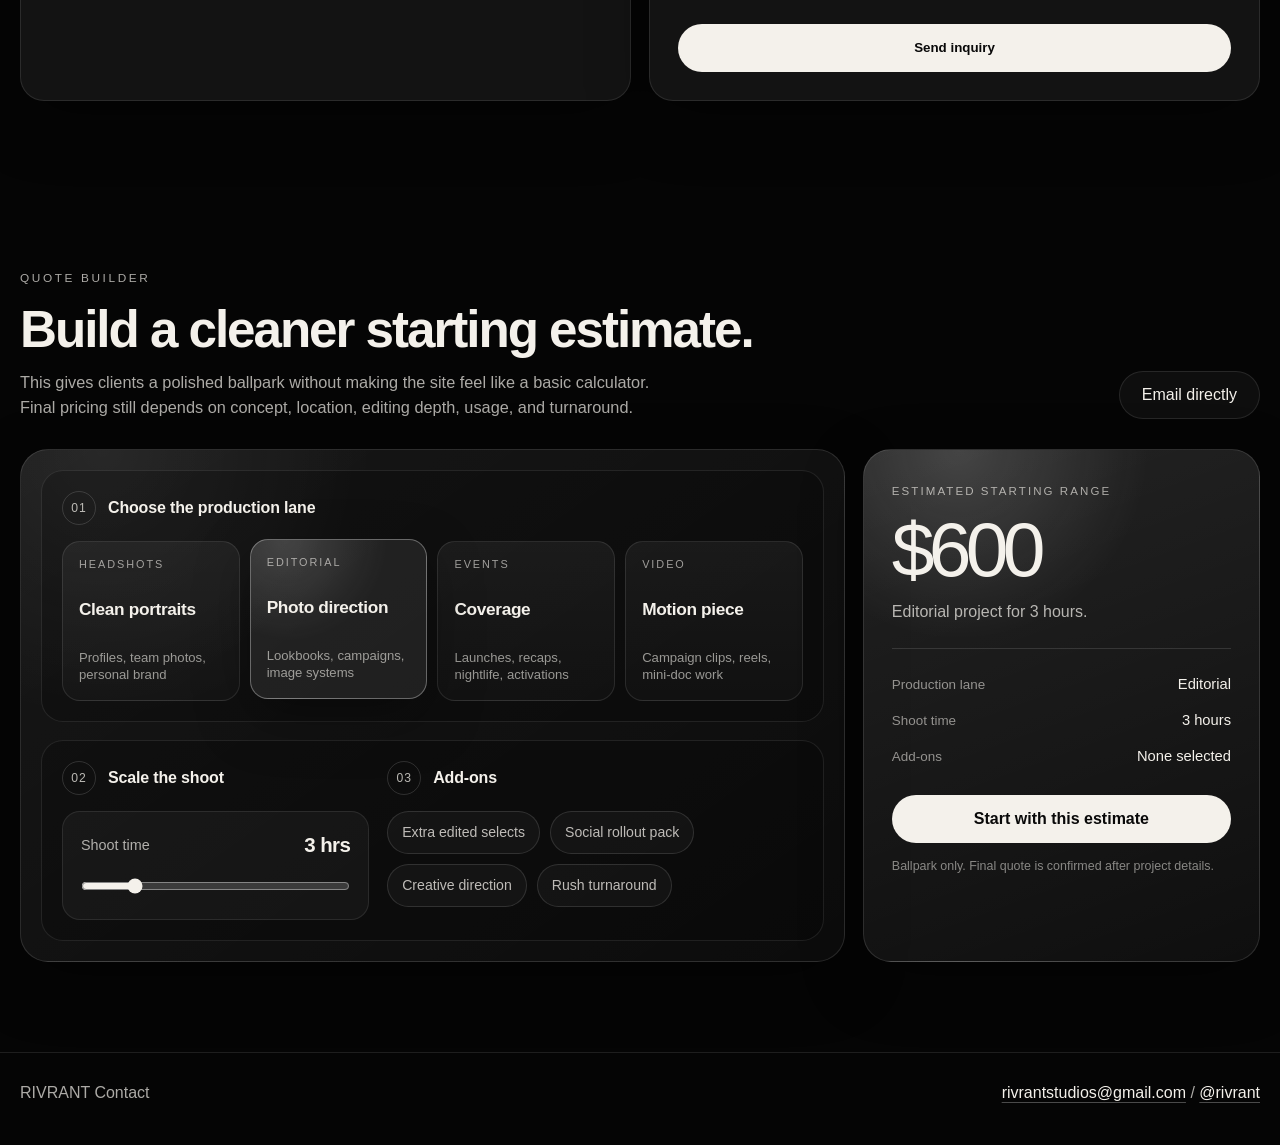
==== commit 9ab98808: "Update contactus.html" ====
--- a/contactus.html
+++ b/contactus.html
@@ -86,22 +86,22 @@
               </div>
 
               <div class="package-grid" role="radiogroup" aria-label="Project package">
-                <button class="package-card" type="button" data-package="headshots" data-rate="275" aria-pressed="false">
+                <button class="package-card" type="button" data-package="headshots" data-rate="100" aria-pressed="false">
                   <span class="package-kicker">Headshots</span>
                   <strong>Clean portraits</strong>
                   <small>Profiles, team photos, personal brand</small>
                 </button>
-                <button class="package-card is-active" type="button" data-package="editorial" data-rate="475" aria-pressed="true">
+                <button class="package-card is-active" type="button" data-package="editorial" data-rate="200" aria-pressed="true">
                   <span class="package-kicker">Editorial</span>
                   <strong>Photo direction</strong>
                   <small>Lookbooks, campaigns, image systems</small>
                 </button>
-                <button class="package-card" type="button" data-package="events" data-rate="625" aria-pressed="false">
+                <button class="package-card" type="button" data-package="events" data-rate="300" aria-pressed="false">
                   <span class="package-kicker">Events</span>
                   <strong>Coverage</strong>
                   <small>Launches, recaps, nightlife, activations</small>
                 </button>
-                <button class="package-card" type="button" data-package="video" data-rate="850" aria-pressed="false">
+                <button class="package-card" type="button" data-package="video" data-rate="400" aria-pressed="false">
                   <span class="package-kicker">Video</span>
                   <strong>Motion piece</strong>
                   <small>Campaign clips, reels, mini-doc work</small>
@@ -133,15 +133,15 @@
 
                 <div class="add-on-grid">
                   <label class="addon-chip">
-                    <input type="checkbox" value="175" data-addon="Extra edited selects">
+                    <input type="checkbox" value="100" data-addon="Extra edited selects">
                     <span>Extra edited selects</span>
                   </label>
                   <label class="addon-chip">
-                    <input type="checkbox" value="325" data-addon="Social rollout pack">
+                    <input type="checkbox" value="200" data-addon="Social rollout pack">
                     <span>Social rollout pack</span>
                   </label>
                   <label class="addon-chip">
-                    <input type="checkbox" value="450" data-addon="Creative direction">
+                    <input type="checkbox" value="300" data-addon="Creative direction">
                     <span>Creative direction</span>
                   </label>
                   <label class="addon-chip">
@@ -175,7 +175,7 @@
               </div>
             </dl>
 
-            <a id="quoteEmailLink" class="btn quote-email-btn" href="mailto:rivrantstudio@gmail.com">Start with this estimate</a>
+            <a id="quoteEmailLink" class="btn quote-email-btn" href="mailto:rivrantstudios@gmail.com">Start with this estimate</a>
             <small class="estimate-note">Ballpark only. Final quote is confirmed after project details.</small>
           </aside>
         </div>
@@ -186,7 +186,7 @@
   <footer class="footer">
     <div class="footer-inner">
       <div>RIVRANT Contact</div>
-      <div><a href="mailto:rivrantstudio@gmail.com">rivrantstudio@gmail.com</a> / <a href="https://www.instagram.com/rivrant/" target="_blank" rel="noopener">@rivrant</a></div>
+      <div><a href="mailto:rivrantstudios@gmail.com">rivrantstudios@gmail.com</a> / <a href="https://www.instagram.com/rivrant/" target="_blank" rel="noopener">@rivrant</a></div>
     </div>
   </footer>
 
@@ -242,7 +242,7 @@
         `Project details:`
       );
 
-      quoteEmailLink.href = `mailto:rivrantstudio@gmail.com?subject=${subject}&body=${body}`;
+      quoteEmailLink.href = `mailto:rivrantstudios@gmail.com?subject=${subject}&body=${body}`;
     }
 
     packageButtons.forEach((button) => {
@@ -277,7 +277,7 @@
         `${document.getElementById("projectMessage").value}`
       );
 
-      window.location.href = `mailto:rivrantstudio@gmail.com?subject=${subject}&body=${body}`;
+      window.location.href = `mailto:rivrantstudios@gmail.com?subject=${subject}&body=${body}`;
     });
   </script>
 </body>
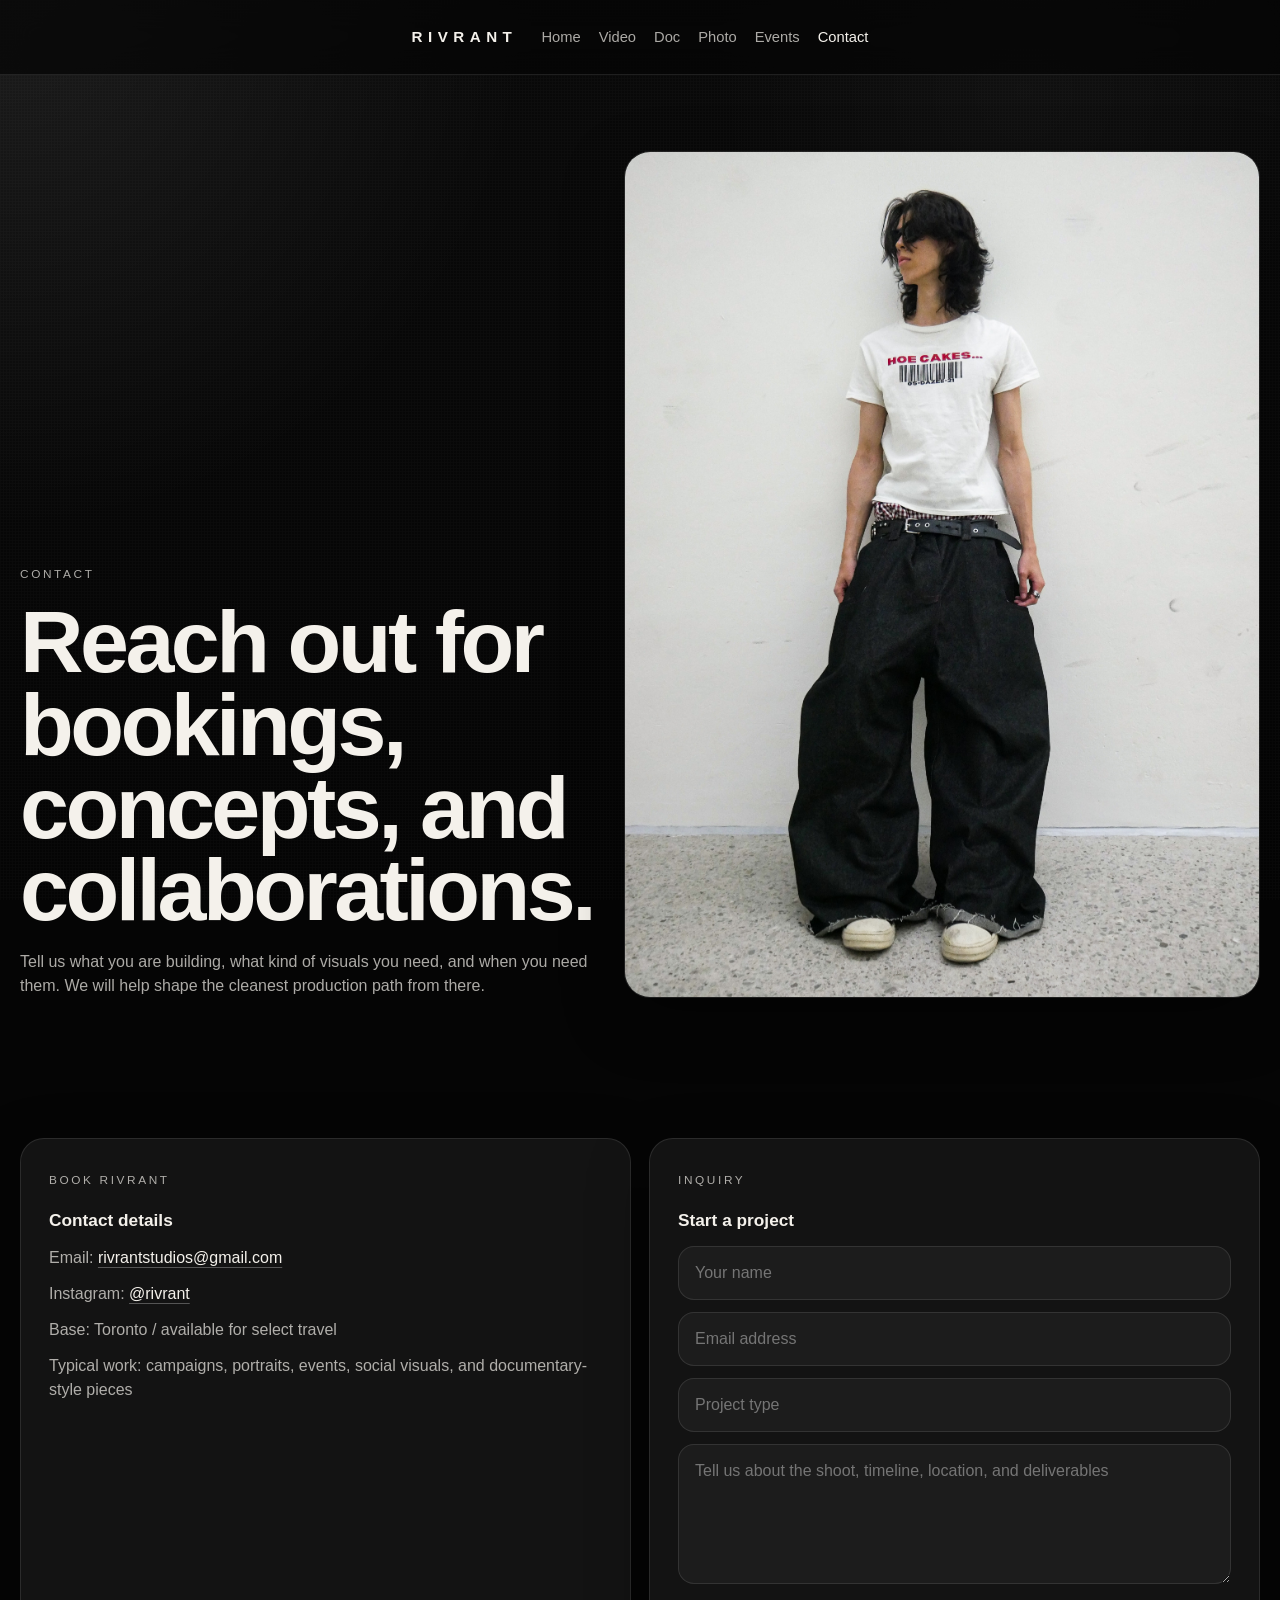
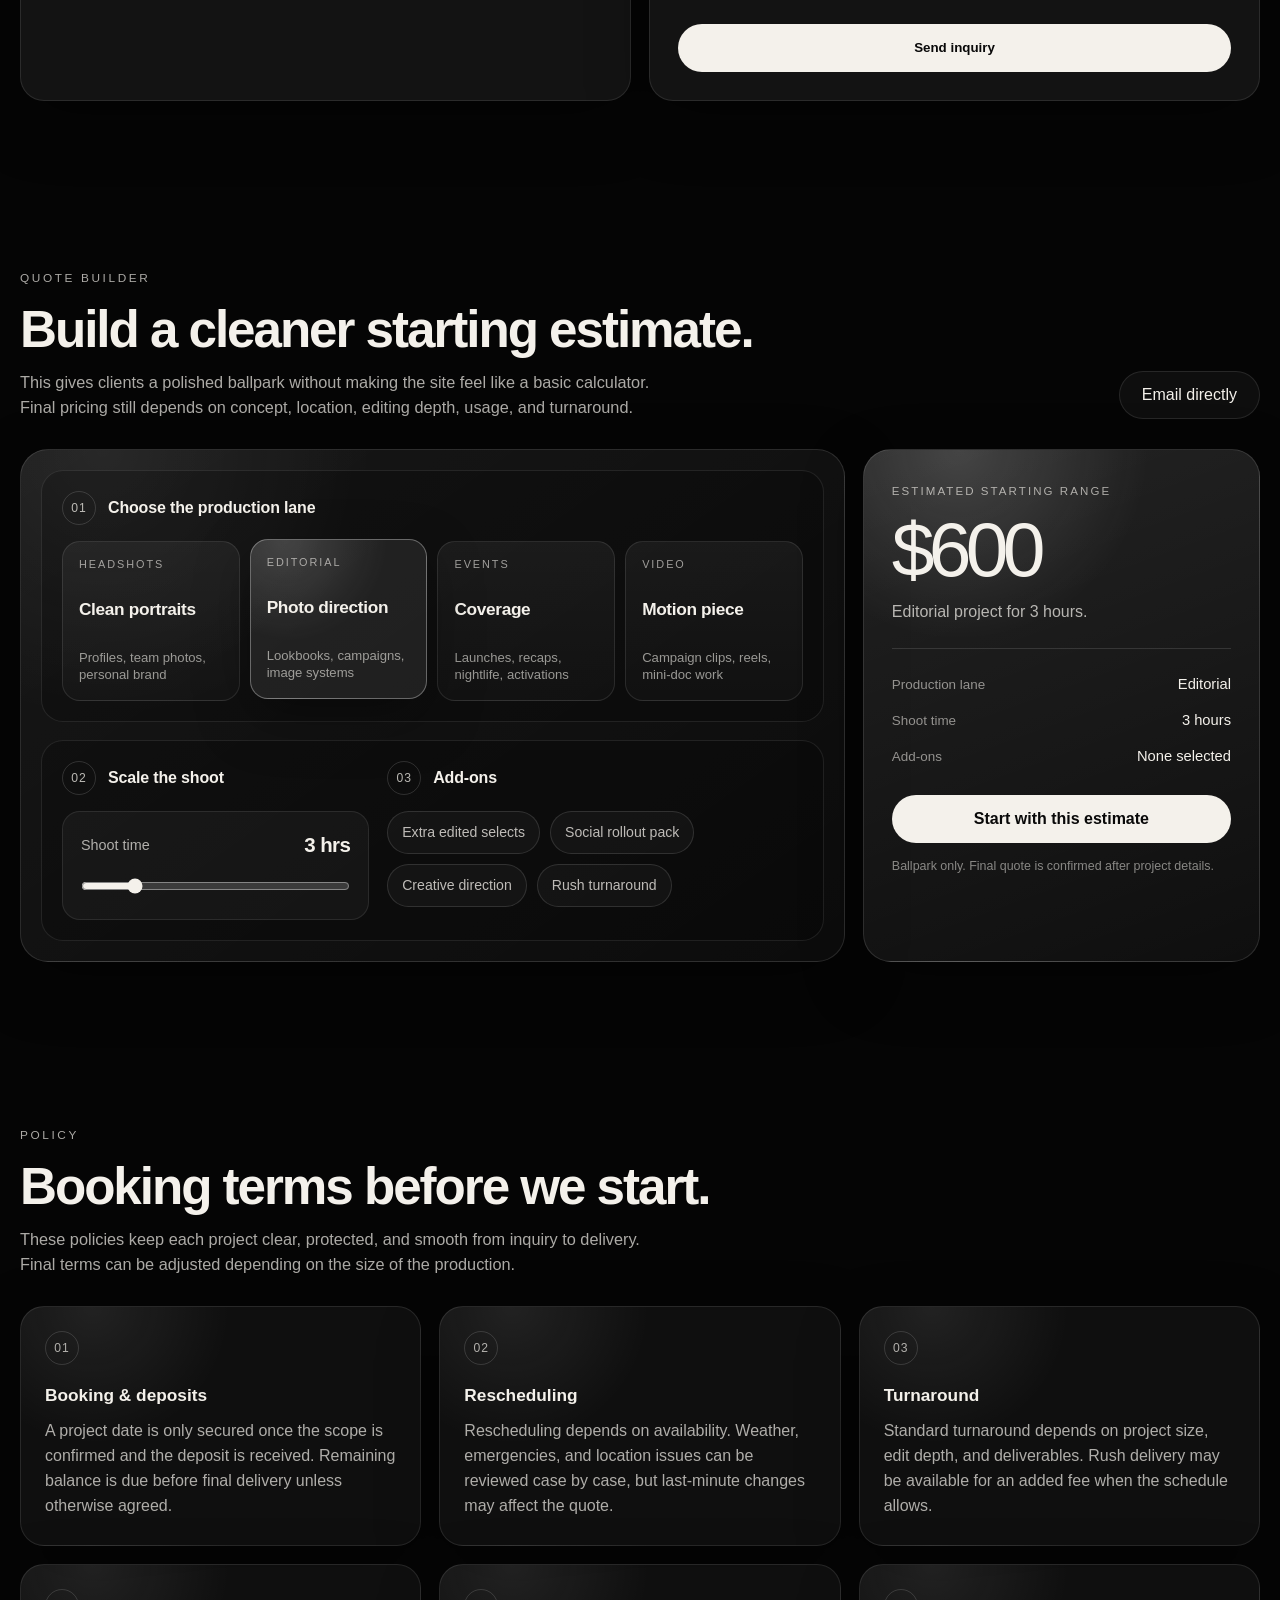
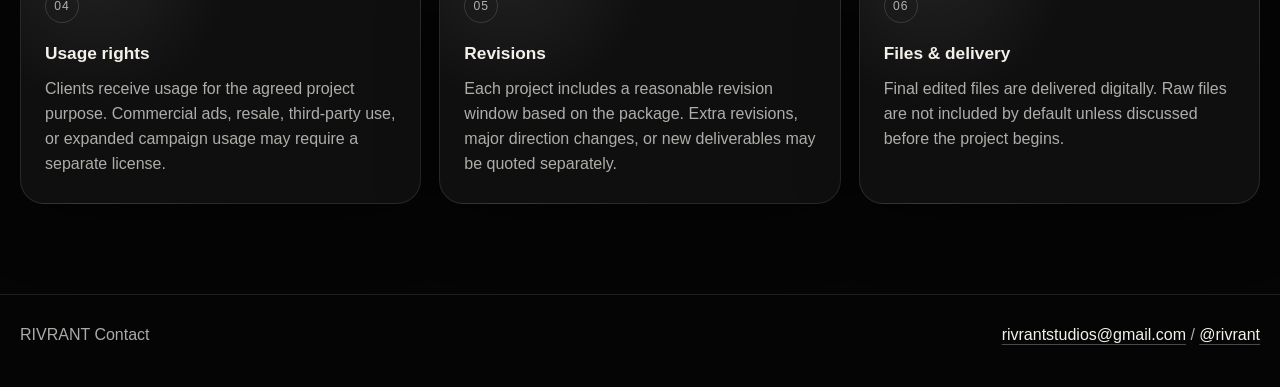
==== commit 670027a9: "Add files via upload" ====
--- a/contactus.html
+++ b/contactus.html
@@ -45,7 +45,7 @@
           <span class="eyebrow">Book RIVRANT</span>
           <h3>Contact details</h3>
           <ul>
-            <li>Email: <a href="mailto:rivrantstudio@gmail.com">rivrantstudio@gmail.com</a></li>
+            <li>Email: <a href="mailto:rivrantstudios@gmail.com">rivrantstudios@gmail.com</a></li>
             <li>Instagram: <a href="https://www.instagram.com/rivrant/" target="_blank" rel="noopener">@rivrant</a></li>
             <li>Base: Toronto / available for select travel</li>
             <li>Typical work: campaigns, portraits, events, social visuals, and documentary-style pieces</li>
@@ -74,7 +74,7 @@
             <h2 class="section-title">Build a cleaner starting estimate.</h2>
             <p class="section-copy">This gives clients a polished ballpark without making the site feel like a basic calculator. Final pricing still depends on concept, location, editing depth, usage, and turnaround.</p>
           </div>
-          <a class="btn-secondary pricing-header-link" href="mailto:rivrantstudio@gmail.com">Email directly</a>
+          <a class="btn-secondary pricing-header-link" href="mailto:rivrantstudios@gmail.com">Email directly</a>
         </div>
 
         <div class="quote-builder">
@@ -181,6 +181,52 @@
         </div>
       </div>
     </section>
+
+    <section class="section policy-section">
+      <div class="container">
+        <span class="eyebrow">Policy</span>
+        <h2 class="section-title">Booking terms before we start.</h2>
+        <p class="section-copy">These policies keep each project clear, protected, and smooth from inquiry to delivery. Final terms can be adjusted depending on the size of the production.</p>
+
+        <div class="policy-grid">
+          <article class="policy-card">
+            <span>01</span>
+            <h3>Booking & deposits</h3>
+            <p>A project date is only secured once the scope is confirmed and the deposit is received. Remaining balance is due before final delivery unless otherwise agreed.</p>
+          </article>
+
+          <article class="policy-card">
+            <span>02</span>
+            <h3>Rescheduling</h3>
+            <p>Rescheduling depends on availability. Weather, emergencies, and location issues can be reviewed case by case, but last-minute changes may affect the quote.</p>
+          </article>
+
+          <article class="policy-card">
+            <span>03</span>
+            <h3>Turnaround</h3>
+            <p>Standard turnaround depends on project size, edit depth, and deliverables. Rush delivery may be available for an added fee when the schedule allows.</p>
+          </article>
+
+          <article class="policy-card">
+            <span>04</span>
+            <h3>Usage rights</h3>
+            <p>Clients receive usage for the agreed project purpose. Commercial ads, resale, third-party use, or expanded campaign usage may require a separate license.</p>
+          </article>
+
+          <article class="policy-card">
+            <span>05</span>
+            <h3>Revisions</h3>
+            <p>Each project includes a reasonable revision window based on the package. Extra revisions, major direction changes, or new deliverables may be quoted separately.</p>
+          </article>
+
+          <article class="policy-card">
+            <span>06</span>
+            <h3>Files & delivery</h3>
+            <p>Final edited files are delivered digitally. Raw files are not included by default unless discussed before the project begins.</p>
+          </article>
+        </div>
+      </div>
+    </section>
   </main>
 
   <footer class="footer">
--- a/style.css
+++ b/style.css
@@ -1126,6 +1126,89 @@
   text-decoration: underline;
   text-decoration-color: rgba(255,255,255,0.28);
   text-underline-offset: 4px;
+}
+
+
+/* === POLICY SECTION === */
+.policy-section {
+  padding-top: 70px;
+}
+
+.policy-grid {
+  display: grid;
+  grid-template-columns: repeat(3, minmax(0, 1fr));
+  gap: 18px;
+  margin-top: 30px;
+}
+
+.policy-card {
+  min-height: 240px;
+  padding: 24px;
+  border: 1px solid var(--line);
+  border-radius: 24px;
+  background:
+    radial-gradient(circle at 18% 0%, rgba(255,255,255,0.08), transparent 34%),
+    rgba(255,255,255,0.045);
+  box-shadow: var(--shadow);
+}
+
+.policy-card span {
+  display: inline-flex;
+  align-items: center;
+  justify-content: center;
+  width: 34px;
+  height: 34px;
+  margin-bottom: 18px;
+  border-radius: 999px;
+  border: 1px solid rgba(255,255,255,0.14);
+  color: rgba(244,241,235,0.7);
+  font-size: 0.76rem;
+  letter-spacing: 0.08em;
+}
+
+.policy-card h3 {
+  margin-bottom: 10px;
+  font-size: 1.08rem;
+}
+
+.policy-card p {
+  color: var(--muted);
+  line-height: 1.55;
+}
+
+@media (hover: hover) and (pointer: fine) {
+  .policy-card {
+    transition: transform 0.28s ease, border-color 0.28s ease, background 0.28s ease;
+  }
+
+  .policy-card:hover {
+    transform: translateY(-4px);
+    border-color: rgba(255,255,255,0.18);
+  }
+}
+
+@media (max-width: 980px) {
+  .policy-grid {
+    grid-template-columns: repeat(2, minmax(0, 1fr));
+  }
+}
+
+@media (max-width: 768px) {
+  .policy-section {
+    padding-top: 48px;
+  }
+
+  .policy-grid {
+    grid-template-columns: 1fr;
+    gap: 14px;
+    margin-top: 22px;
+  }
+
+  .policy-card {
+    min-height: auto;
+    padding: 18px;
+    border-radius: 18px;
+  }
 }
 
 /* === PRICING CALCULATOR === */
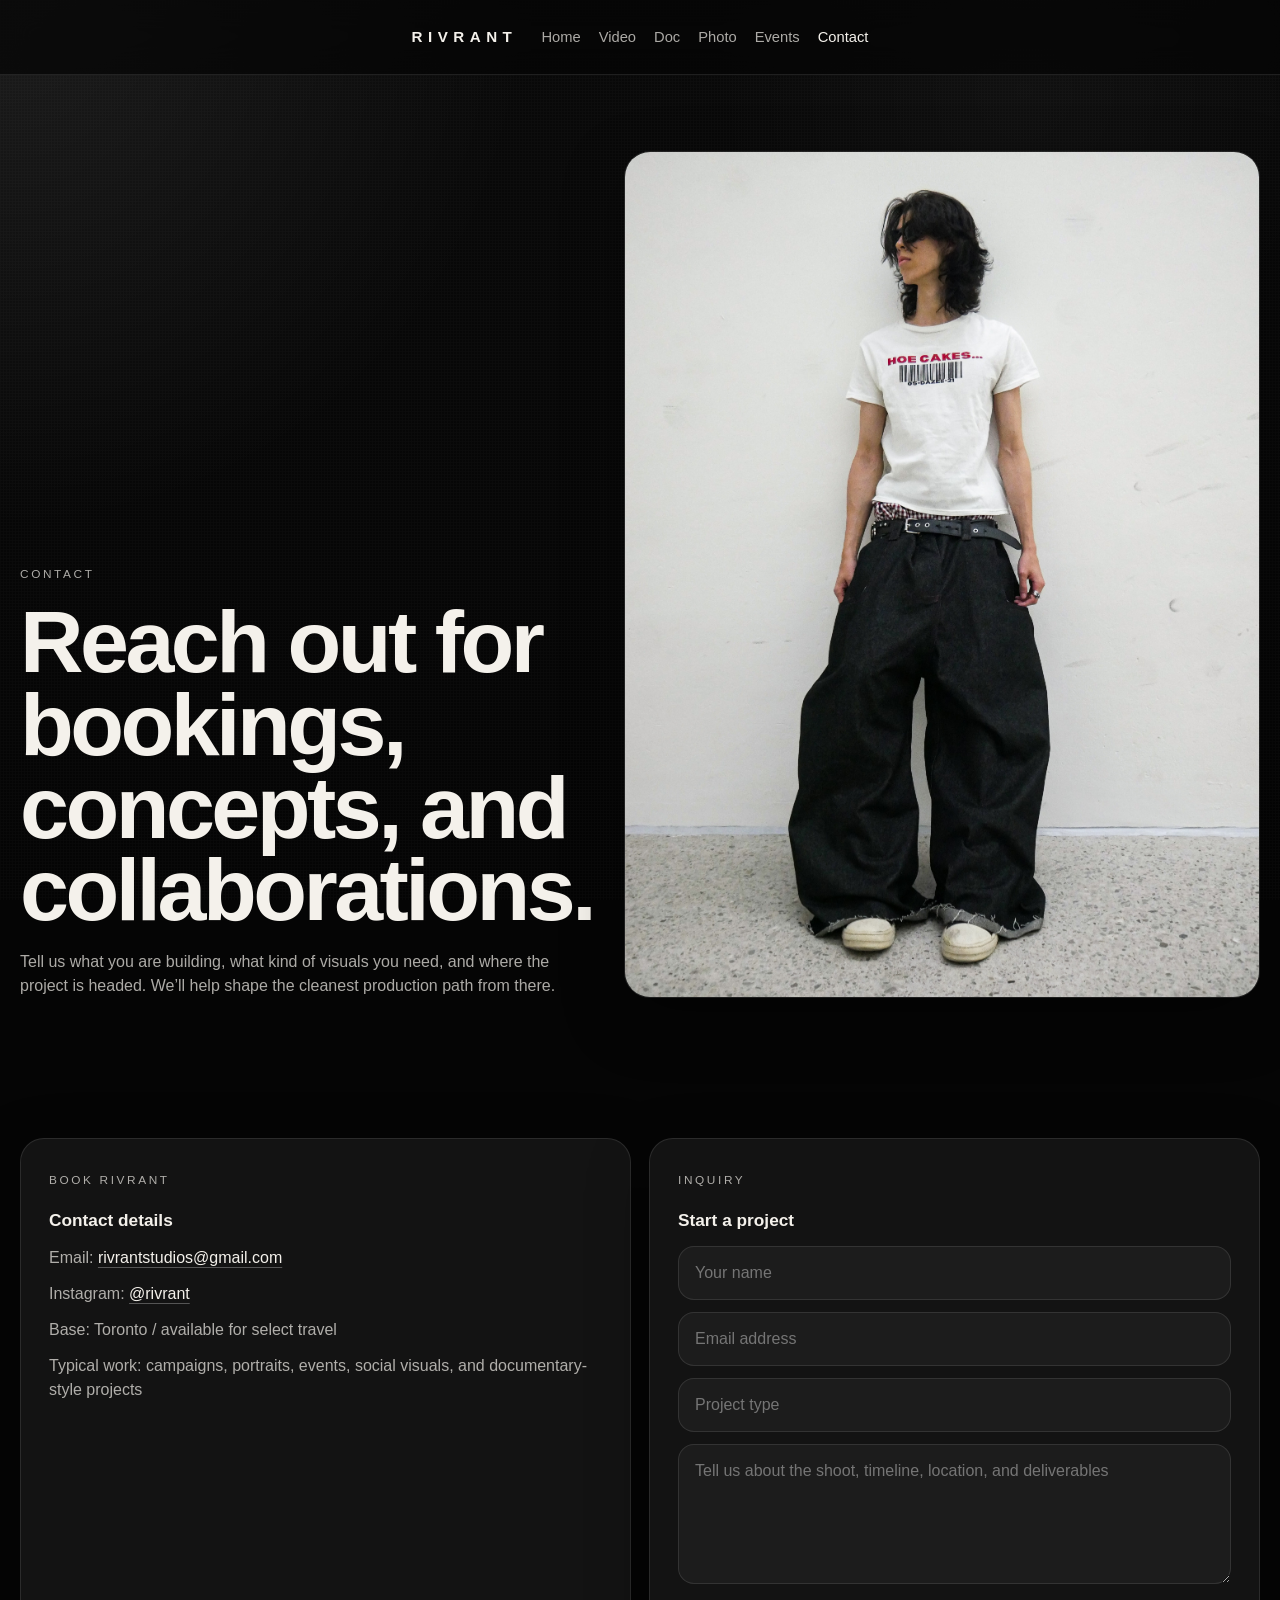
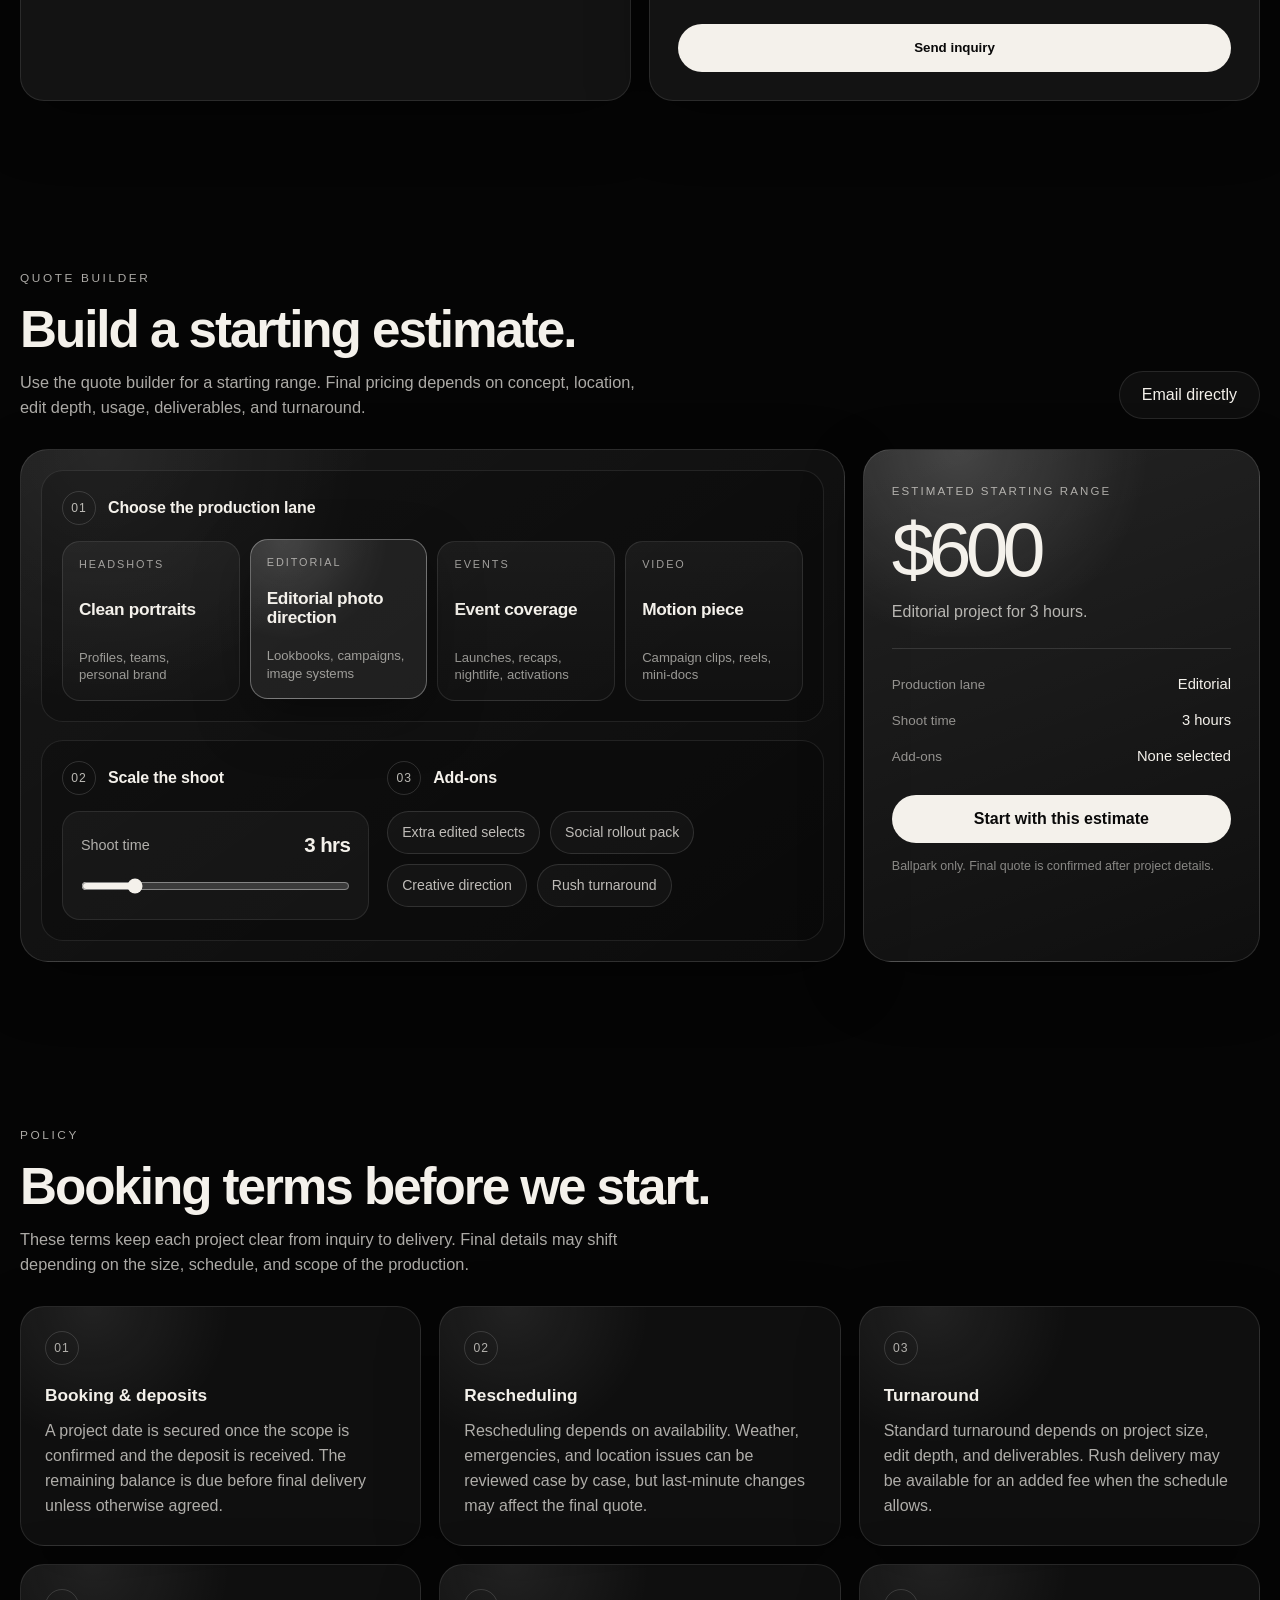
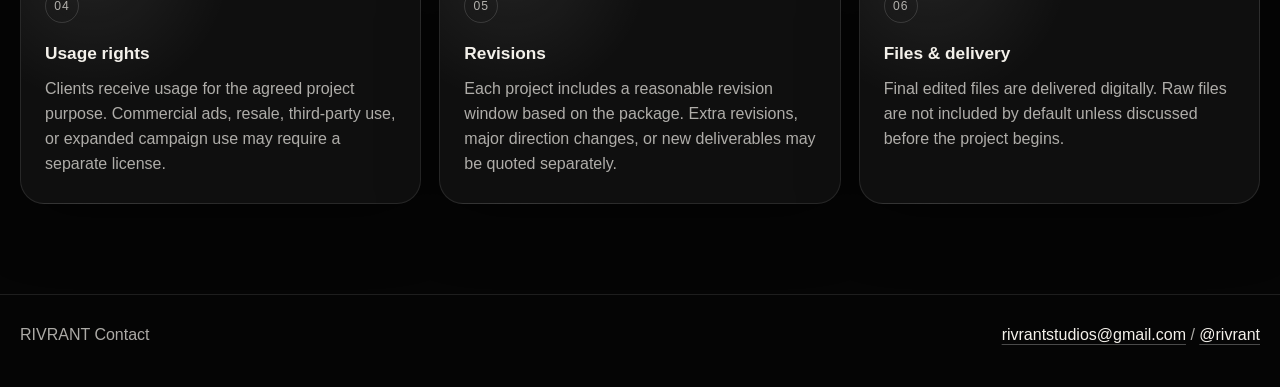
==== commit 25110c7c: "Add files via upload" ====
--- a/contactus.html
+++ b/contactus.html
@@ -31,7 +31,7 @@
         <div class="page-hero-copy">
           <span class="eyebrow">Contact</span>
           <h1>Reach out for bookings, concepts, and collaborations.</h1>
-          <p>Tell us what you are building, what kind of visuals you need, and when you need them. We will help shape the cleanest production path from there.</p>
+          <p>Tell us what you are building, what kind of visuals you need, and where the project is headed. We’ll help shape the cleanest production path from there.</p>
         </div>
         <div class="page-hero-media">
           <img class="cover" src="fit1.JPG" alt="RIVRANT contact portrait">
@@ -48,7 +48,7 @@
             <li>Email: <a href="mailto:rivrantstudios@gmail.com">rivrantstudios@gmail.com</a></li>
             <li>Instagram: <a href="https://www.instagram.com/rivrant/" target="_blank" rel="noopener">@rivrant</a></li>
             <li>Base: Toronto / available for select travel</li>
-            <li>Typical work: campaigns, portraits, events, social visuals, and documentary-style pieces</li>
+            <li>Typical work: campaigns, portraits, events, social visuals, and documentary-style projects</li>
           </ul>
         </article>
 
@@ -71,8 +71,8 @@
         <div class="pricing-header">
           <div>
             <span class="eyebrow">Quote builder</span>
-            <h2 class="section-title">Build a cleaner starting estimate.</h2>
-            <p class="section-copy">This gives clients a polished ballpark without making the site feel like a basic calculator. Final pricing still depends on concept, location, editing depth, usage, and turnaround.</p>
+            <h2 class="section-title">Build a starting estimate.</h2>
+            <p class="section-copy">Use the quote builder for a starting range. Final pricing depends on concept, location, edit depth, usage, deliverables, and turnaround.</p>
           </div>
           <a class="btn-secondary pricing-header-link" href="mailto:rivrantstudios@gmail.com">Email directly</a>
         </div>
@@ -89,22 +89,22 @@
                 <button class="package-card" type="button" data-package="headshots" data-rate="100" aria-pressed="false">
                   <span class="package-kicker">Headshots</span>
                   <strong>Clean portraits</strong>
-                  <small>Profiles, team photos, personal brand</small>
+                  <small>Profiles, teams, personal brand</small>
                 </button>
                 <button class="package-card is-active" type="button" data-package="editorial" data-rate="200" aria-pressed="true">
                   <span class="package-kicker">Editorial</span>
-                  <strong>Photo direction</strong>
+                  <strong>Editorial photo direction</strong>
                   <small>Lookbooks, campaigns, image systems</small>
                 </button>
                 <button class="package-card" type="button" data-package="events" data-rate="300" aria-pressed="false">
                   <span class="package-kicker">Events</span>
-                  <strong>Coverage</strong>
+                  <strong>Event coverage</strong>
                   <small>Launches, recaps, nightlife, activations</small>
                 </button>
                 <button class="package-card" type="button" data-package="video" data-rate="400" aria-pressed="false">
                   <span class="package-kicker">Video</span>
                   <strong>Motion piece</strong>
-                  <small>Campaign clips, reels, mini-doc work</small>
+                  <small>Campaign clips, reels, mini-docs</small>
                 </button>
               </div>
             </div>
@@ -186,19 +186,19 @@
       <div class="container">
         <span class="eyebrow">Policy</span>
         <h2 class="section-title">Booking terms before we start.</h2>
-        <p class="section-copy">These policies keep each project clear, protected, and smooth from inquiry to delivery. Final terms can be adjusted depending on the size of the production.</p>
+        <p class="section-copy">These terms keep each project clear from inquiry to delivery. Final details may shift depending on the size, schedule, and scope of the production.</p>
 
         <div class="policy-grid">
           <article class="policy-card">
             <span>01</span>
             <h3>Booking & deposits</h3>
-            <p>A project date is only secured once the scope is confirmed and the deposit is received. Remaining balance is due before final delivery unless otherwise agreed.</p>
+            <p>A project date is secured once the scope is confirmed and the deposit is received. The remaining balance is due before final delivery unless otherwise agreed.</p>
           </article>
 
           <article class="policy-card">
             <span>02</span>
             <h3>Rescheduling</h3>
-            <p>Rescheduling depends on availability. Weather, emergencies, and location issues can be reviewed case by case, but last-minute changes may affect the quote.</p>
+            <p>Rescheduling depends on availability. Weather, emergencies, and location issues can be reviewed case by case, but last-minute changes may affect the final quote.</p>
           </article>
 
           <article class="policy-card">
@@ -210,7 +210,7 @@
           <article class="policy-card">
             <span>04</span>
             <h3>Usage rights</h3>
-            <p>Clients receive usage for the agreed project purpose. Commercial ads, resale, third-party use, or expanded campaign usage may require a separate license.</p>
+            <p>Clients receive usage for the agreed project purpose. Commercial ads, resale, third-party use, or expanded campaign use may require a separate license.</p>
           </article>
 
           <article class="policy-card">
